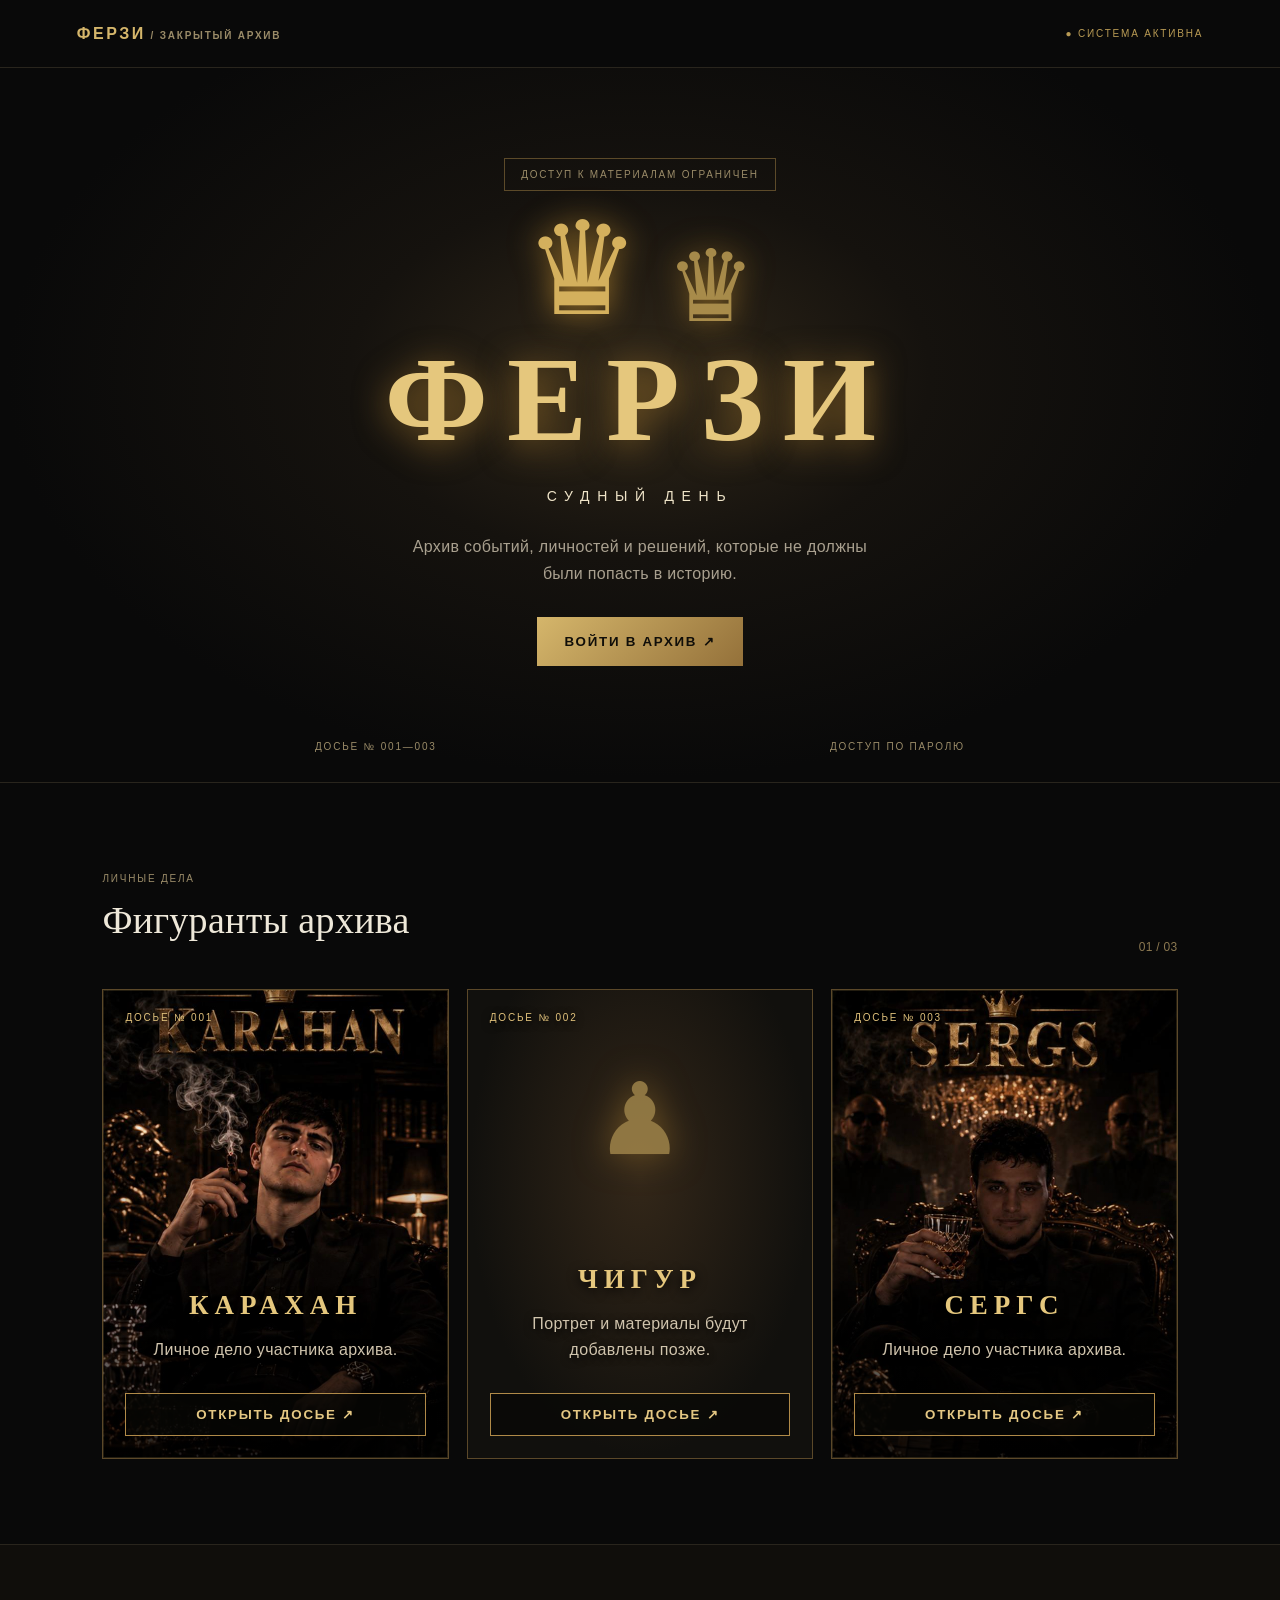
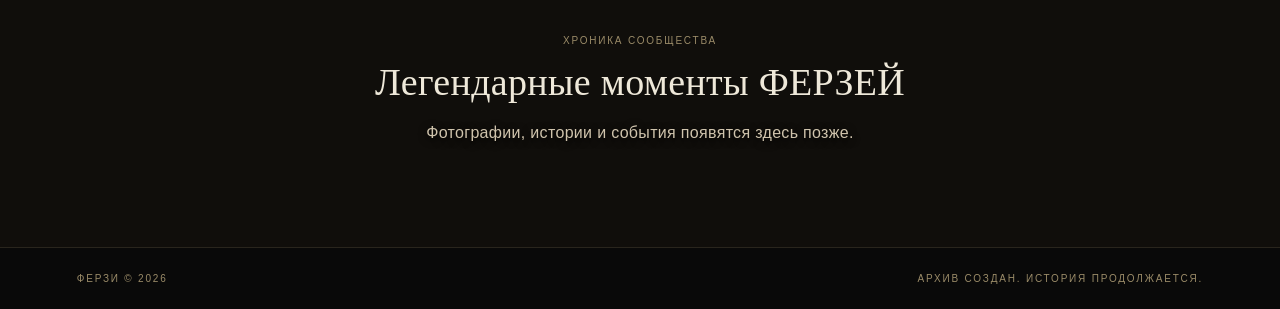
==== index.html @ b6394b58 "Fix character portrait paths for deployment" ====
<!doctype html>
<html lang="ru">
<head>
<meta charset="utf-8"><meta name="viewport" content="width=device-width, initial-scale=1">
<meta name="theme-color" content="#090909">
<title>ФЕРЗИ — Судный День</title><link rel="stylesheet" href="styles.css">
</head>
<body>
<header class="top"><a class="brand" href="#">ФЕРЗИ<span> / ЗАКРЫТЫЙ АРХИВ</span></a><span class="status">● СИСТЕМА АКТИВНА</span></header>
<main>
<section class="hero">
  <div class="eyebrow">ДОСТУП К МАТЕРИАЛАМ ОГРАНИЧЕН</div>
  <div class="queens" aria-hidden="true"><span>♛</span><span>♛</span></div>
  <h1>ФЕРЗИ</h1><p class="subtitle">СУДНЫЙ ДЕНЬ</p>
  <p class="intro">Архив событий, личностей и решений, которые не должны были попасть в историю.</p>
  <button id="enter">ВОЙТИ В АРХИВ <b>↗</b></button>
  <div class="hero-foot"><span>ДОСЬЕ № 001—003</span><span>ДОСТУП ПО ПАРОЛЮ</span></div>
</section>
<section class="section" id="people">
 <div class="section-head"><div><small>ЛИЧНЫЕ ДЕЛА</small><h2>Фигуранты архива</h2></div><span>01 / 03</span></div>
 <div class="cards">
  <article class="person person-photo" style="--portrait:url('karahan.jpg')">
   <div class="num">ДОСЬЕ № 001</div><div class="person-copy"><h3>КАРАХАН</h3><p>Личное дело участника архива.</p><button class="details" data-person="Карахан">ОТКРЫТЬ ДОСЬЕ ↗</button></div>
  </article>
  <article class="person person-pending">
   <div class="num">ДОСЬЕ № 002</div><div class="pending-mark">♟</div><div class="person-copy"><h3>ЧИГУР</h3><p>Портрет и материалы будут добавлены позже.</p><button class="details" data-person="Чигур">ОТКРЫТЬ ДОСЬЕ ↗</button></div>
  </article>
  <article class="person person-photo" style="--portrait:url('sergs.jpg')">
   <div class="num">ДОСЬЕ № 003</div><div class="person-copy"><h3>СЕРГС</h3><p>Личное дело участника архива.</p><button class="details" data-person="Сергс">ОТКРЫТЬ ДОСЬЕ ↗</button></div>
  </article>
 </div>
</section>
<section class="section archive"><small>ХРОНИКА СООБЩЕСТВА</small><h2>Легендарные моменты ФЕРЗЕЙ</h2><p>Фотографии, истории и события появятся здесь позже.</p></section>
<footer>ФЕРЗИ © 2026 <span>АРХИВ СОЗДАН. ИСТОРИЯ ПРОДОЛЖАЕТСЯ.</span></footer>
</main>
<div class="modal" id="modal"><div class="dialog"><button class="close" id="close">×</button><small>ПРОВЕРКА ПОЛНОМОЧИЙ</small><h2>Вход в архив</h2><p>Введите общий пароль для доступа к материалам.</p><input id="password" type="password" placeholder="Пароль"><p class="hint" id="hint">Демонстрационный пароль: FERZI-DEMO</p><button id="login">ПОДТВЕРДИТЬ ДОСТУП</button></div></div>
<script src="script.js"></script>
</body></html>
---- styles.css ----
*{box-sizing:border-box}html{scroll-behavior:smooth}body{margin:0;background:#090909;color:#eee8d9;font-family:Arial,Helvetica,sans-serif;letter-spacing:.02em}.top{height:68px;border-bottom:1px solid #29251d;display:flex;align-items:center;justify-content:space-between;padding:0 6vw}.brand{color:#d5b66b;text-decoration:none;font-weight:800;letter-spacing:.16em}.brand span,.status,small,.eyebrow,.hero-foot,.num,footer{font-size:10px;letter-spacing:.18em;color:#9a8b68}.status{color:#b89a54}.hero{min-height:650px;padding:90px 20px 30px;text-align:center;display:flex;align-items:center;flex-direction:column;justify-content:center;background:radial-gradient(ellipse at 50% 43%,#302719 0,#15120e 32%,#090909 70%);position:relative;overflow:hidden}.eyebrow{border:1px solid #5c4a29;padding:10px 16px}.queens{height:155px;display:flex;align-items:center;gap:25px;color:#d4b05d;text-shadow:0 0 30px #a77b2c}.queens span:first-child{font-size:130px}.queens span:last-child{font-size:100px;opacity:.75;margin-top:35px}h1{font: bold clamp(58px,12vw,120px)/.9 Georgia,serif;letter-spacing:.16em;margin:0 0 20px;color:#e5c77d;text-shadow:0 5px 35px #7e5d25}.subtitle{letter-spacing:.55em;color:#f0e5c9;font-size:14px}.intro{max-width:470px;color:#a9a08f;line-height:1.7;margin:15px auto 30px}button{background:linear-gradient(135deg,#d5b66b,#94713a);border:0;color:#100e09;padding:17px 28px;font-weight:bold;letter-spacing:.13em;cursor:pointer}button:hover{filter:brightness(1.15)}.hero-foot{width:min(650px,90%);display:flex;justify-content:space-between;margin-top:75px}.section{padding:85px 8vw;border-top:1px solid #29251d}.section-head{display:flex;justify-content:space-between;align-items:end;margin-bottom:35px}.section h2{font:38px Georgia,serif;margin:12px 0}.section-head>span{color:#8c7951;font-size:12px}.cards{display:grid;grid-template-columns:repeat(3,1fr);gap:18px}.person{position:relative;isolation:isolate;overflow:hidden;border:1px solid #5b4829;background:linear-gradient(160deg,#17140f,#0d0d0c);padding:22px;min-height:470px;display:flex;flex-direction:column;justify-content:space-between}.person-photo{background-image:linear-gradient(180deg,rgba(0,0,0,.22) 0%,rgba(0,0,0,.03) 35%,rgba(0,0,0,.88) 100%),var(--portrait);background-size:cover;background-position:center 25%}.person-photo:after{content:"";position:absolute;inset:0;border:1px solid rgba(218,180,103,.16);pointer-events:none;z-index:-1}.person .num{position:relative;z-index:1;color:#e0c17b;text-shadow:0 2px 8px #000}.person-copy{position:relative;z-index:1;margin-top:auto;text-align:center}.person h3{font: bold 27px Georgia,serif;text-align:center;letter-spacing:.22em;color:#e5c77d;text-shadow:0 3px 12px #000;margin:12px 0}.person p,.archive p{color:#d0c4ad;line-height:1.6;text-align:center;text-shadow:0 2px 8px #000}.details{width:100%;margin-top:15px;background:rgba(8,7,5,.72);border:1px solid #b08a48;color:#e4c783;padding:13px}.person-pending{background:radial-gradient(ellipse at 50% 40%,#332719,#11100d 70%);justify-content:space-between}.pending-mark{font-size:100px;text-align:center;color:#b99a55;opacity:.7;text-shadow:0 0 35px #8a672b;margin:auto 0}.archive{text-align:center;background:#100e0b}footer{padding:25px 6vw;display:flex;justify-content:space-between;border-top:1px solid #29251d}.modal{display:none;position:fixed;inset:0;background:#000d;align-items:center;justify-content:center;padding:18px;z-index:5}.modal.show{display:flex}.dialog{position:relative;width:min(420px,100%);padding:35px;background:#15130f;border:1px solid #80683b;text-align:center}.dialog h2{font:32px Georgia,serif}.dialog p{color:#aaa08e;line-height:1.5}.dialog input{width:100%;padding:14px;margin:15px 0;background:#080808;border:1px solid #55472d;color:white}.dialog #login{width:100%}.close{position:absolute;right:10px;top:10px;background:transparent;color:#d8c28e;padding:5px 12px;font-size:24px}.hint{font-size:11px!important}@media(max-width:700px){.top{padding:0 18px}.brand span{display:none}.status{font-size:8px}.hero{min-height:590px;padding-top:65px}.queens{height:130px}.queens span:first-child{font-size:105px}.queens span:last-child{font-size:80px}.hero-foot{margin-top:55px;font-size:8px}.section{padding:60px 20px}.section h2{font-size:30px}.cards{grid-template-columns:1fr}.person{min-height:440px}footer{gap:12px;flex-direction:column;text-align:center;font-size:9px}}
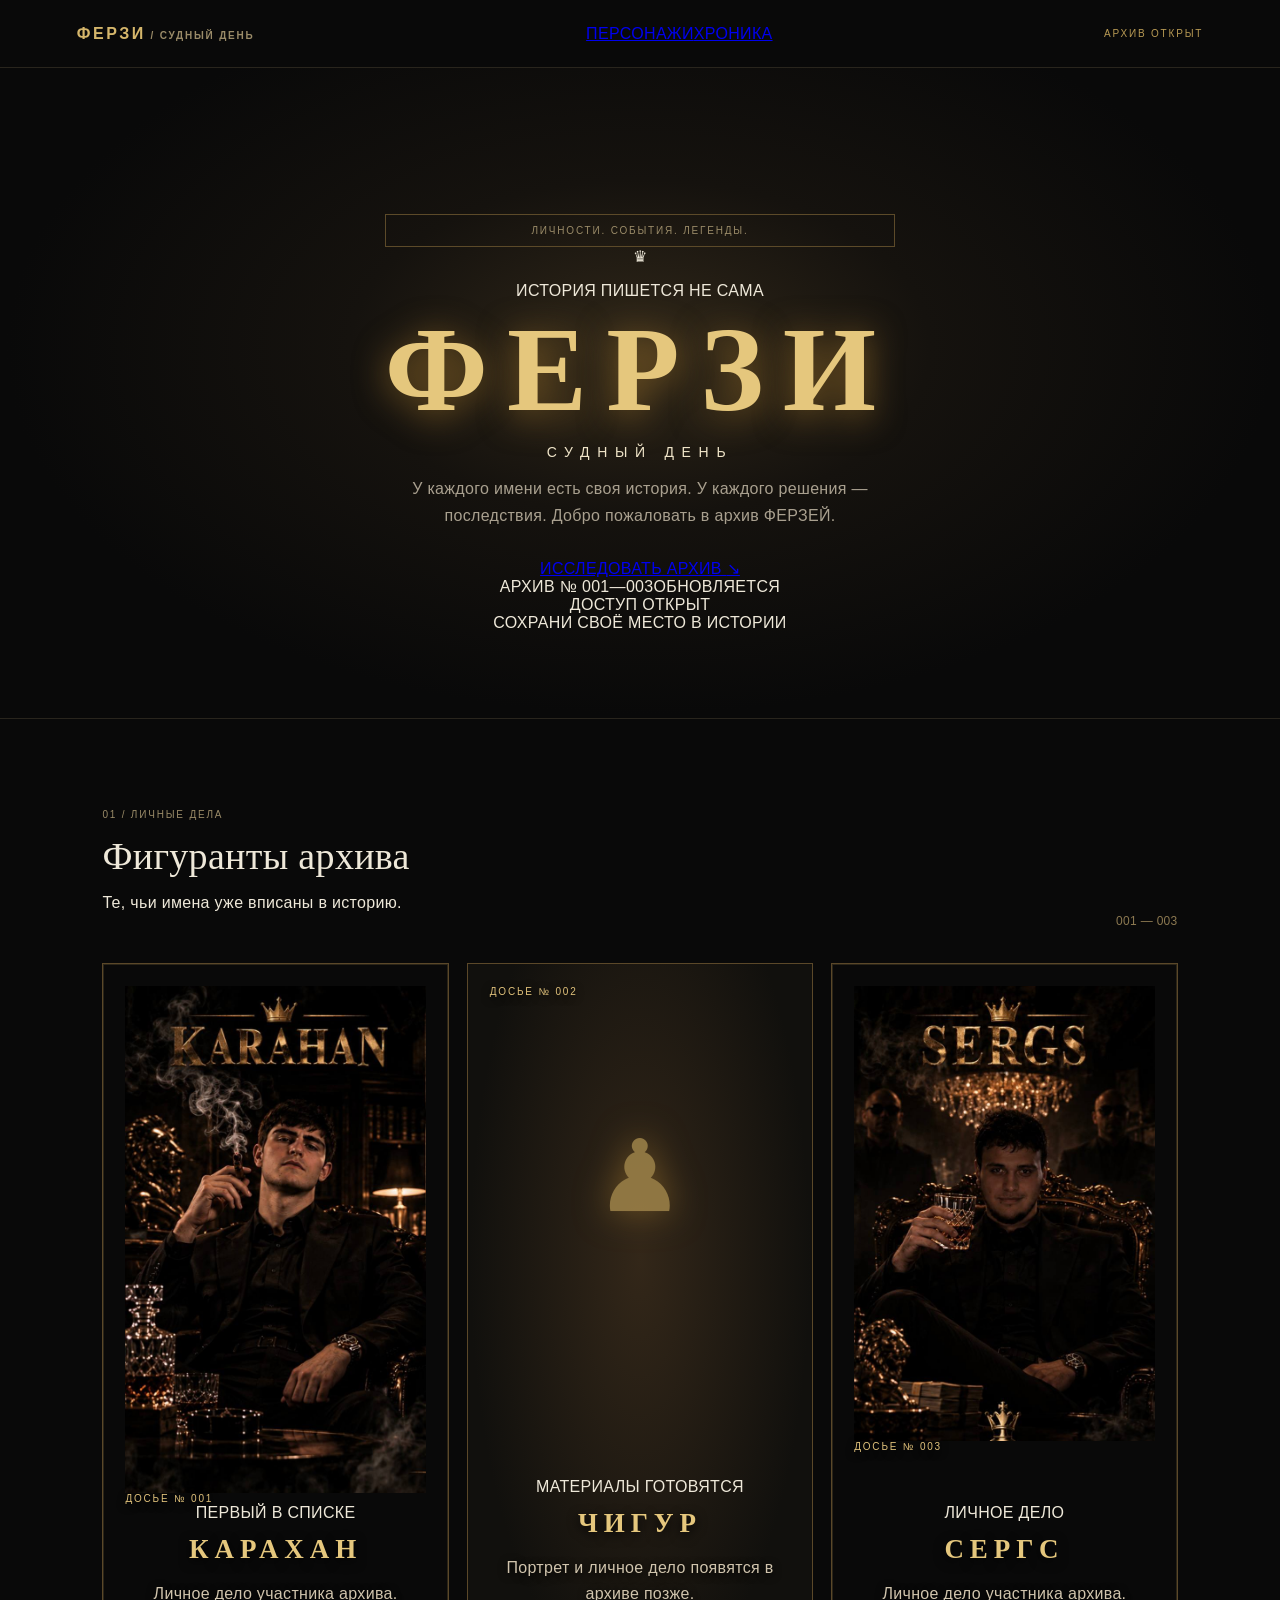
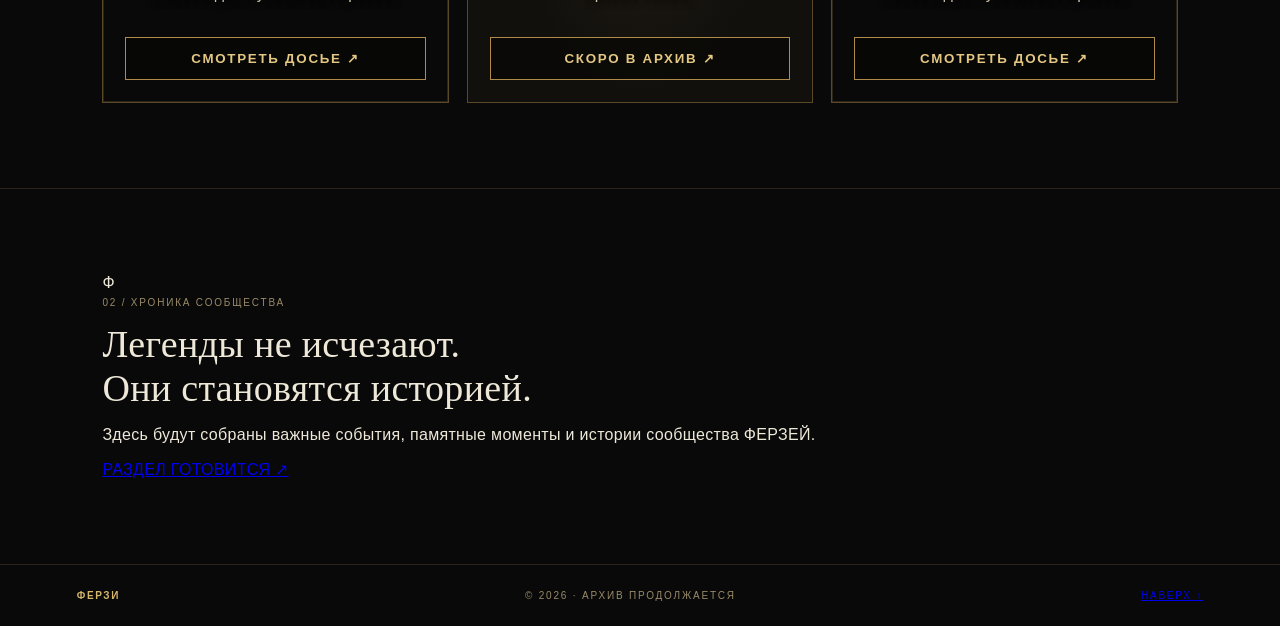
==== commit a3b7cbe5: "Redesign homepage and remove password gate" ====
--- a/index.html
+++ b/index.html
@@ -1,38 +1,57 @@
 <!doctype html>
 <html lang="ru">
 <head>
-<meta charset="utf-8"><meta name="viewport" content="width=device-width, initial-scale=1">
+<meta charset="utf-8">
+<meta name="viewport" content="width=device-width, initial-scale=1">
 <meta name="theme-color" content="#090909">
-<title>ФЕРЗИ — Судный День</title><link rel="stylesheet" href="styles.css">
+<meta name="description" content="ФЕРЗИ — Судный день. Архив персонажей, событий и истории сообщества.">
+<title>ФЕРЗИ — Судный день</title>
+<link rel="stylesheet" href="/styles.css">
 </head>
 <body>
-<header class="top"><a class="brand" href="#">ФЕРЗИ<span> / ЗАКРЫТЫЙ АРХИВ</span></a><span class="status">● СИСТЕМА АКТИВНА</span></header>
+<header class="top">
+  <a class="brand" href="#home" aria-label="ФЕРЗИ — на главную">ФЕРЗИ<span> / СУДНЫЙ ДЕНЬ</span></a>
+  <nav class="nav"><a href="#people">ПЕРСОНАЖИ</a><a href="#chronicle">ХРОНИКА</a></nav>
+  <span class="status"><i></i> АРХИВ ОТКРЫТ</span>
+</header>
 <main>
-<section class="hero">
-  <div class="eyebrow">ДОСТУП К МАТЕРИАЛАМ ОГРАНИЧЕН</div>
-  <div class="queens" aria-hidden="true"><span>♛</span><span>♛</span></div>
-  <h1>ФЕРЗИ</h1><p class="subtitle">СУДНЫЙ ДЕНЬ</p>
-  <p class="intro">Архив событий, личностей и решений, которые не должны были попасть в историю.</p>
-  <button id="enter">ВОЙТИ В АРХИВ <b>↗</b></button>
-  <div class="hero-foot"><span>ДОСЬЕ № 001—003</span><span>ДОСТУП ПО ПАРОЛЮ</span></div>
+<section class="hero" id="home">
+  <div class="hero-grain"></div>
+  <div class="hero-content">
+    <div class="eyebrow"><span></span> ЛИЧНОСТИ. СОБЫТИЯ. ЛЕГЕНДЫ.</div>
+    <div class="crown" aria-hidden="true">♛</div>
+    <p class="hero-kicker">ИСТОРИЯ ПИШЕТСЯ НЕ САМА</p>
+    <h1>ФЕРЗИ</h1>
+    <p class="subtitle">СУДНЫЙ ДЕНЬ</p>
+    <p class="intro">У каждого имени есть своя история. У каждого решения — последствия. Добро пожаловать в архив ФЕРЗЕЙ.</p>
+    <a class="primary-cta" href="#people">ИССЛЕДОВАТЬ АРХИВ <span>↘</span></a>
+    <div class="hero-meta"><span>АРХИВ № 001—003</span><span>ОБНОВЛЯЕТСЯ</span></div>
+  </div>
+  <div class="hero-side left">ДОСТУП ОТКРЫТ</div><div class="hero-side right">СОХРАНИ СВОЁ МЕСТО В ИСТОРИИ</div>
 </section>
-<section class="section" id="people">
- <div class="section-head"><div><small>ЛИЧНЫЕ ДЕЛА</small><h2>Фигуранты архива</h2></div><span>01 / 03</span></div>
+<section class="section people" id="people">
+ <div class="section-head"><div><small>01 / ЛИЧНЫЕ ДЕЛА</small><h2>Фигуранты архива</h2><p>Те, чьи имена уже вписаны в историю.</p></div><span class="section-index">001 — 003</span></div>
  <div class="cards">
-  <article class="person person-photo" style="--portrait:url('karahan.jpg')">
-   <div class="num">ДОСЬЕ № 001</div><div class="person-copy"><h3>КАРАХАН</h3><p>Личное дело участника архива.</p><button class="details" data-person="Карахан">ОТКРЫТЬ ДОСЬЕ ↗</button></div>
+  <article class="person person-photo">
+   <img class="portrait" src="/karahan.jpg" alt="Портрет Карахана" loading="eager">
+   <div class="card-shade"></div><div class="num">ДОСЬЕ № 001</div>
+   <div class="person-copy"><span class="card-label">ПЕРВЫЙ В СПИСКЕ</span><h3>КАРАХАН</h3><p>Личное дело участника архива.</p><button class="details" data-person="Карахан">СМОТРЕТЬ ДОСЬЕ <span>↗</span></button></div>
   </article>
   <article class="person person-pending">
-   <div class="num">ДОСЬЕ № 002</div><div class="pending-mark">♟</div><div class="person-copy"><h3>ЧИГУР</h3><p>Портрет и материалы будут добавлены позже.</p><button class="details" data-person="Чигур">ОТКРЫТЬ ДОСЬЕ ↗</button></div>
+   <div class="num">ДОСЬЕ № 002</div><div class="pending-mark" aria-hidden="true">♟</div>
+   <div class="person-copy"><span class="card-label">МАТЕРИАЛЫ ГОТОВЯТСЯ</span><h3>ЧИГУР</h3><p>Портрет и личное дело появятся в архиве позже.</p><button class="details" data-person="Чигур">СКОРО В АРХИВ <span>↗</span></button></div>
   </article>
-  <article class="person person-photo" style="--portrait:url('sergs.jpg')">
-   <div class="num">ДОСЬЕ № 003</div><div class="person-copy"><h3>СЕРГС</h3><p>Личное дело участника архива.</p><button class="details" data-person="Сергс">ОТКРЫТЬ ДОСЬЕ ↗</button></div>
+  <article class="person person-photo">
+   <img class="portrait" src="/sergs.jpg" alt="Портрет Сергса" loading="eager">
+   <div class="card-shade"></div><div class="num">ДОСЬЕ № 003</div>
+   <div class="person-copy"><span class="card-label">ЛИЧНОЕ ДЕЛО</span><h3>СЕРГС</h3><p>Личное дело участника архива.</p><button class="details" data-person="Сергс">СМОТРЕТЬ ДОСЬЕ <span>↗</span></button></div>
   </article>
  </div>
 </section>
-<section class="section archive"><small>ХРОНИКА СООБЩЕСТВА</small><h2>Легендарные моменты ФЕРЗЕЙ</h2><p>Фотографии, истории и события появятся здесь позже.</p></section>
-<footer>ФЕРЗИ © 2026 <span>АРХИВ СОЗДАН. ИСТОРИЯ ПРОДОЛЖАЕТСЯ.</span></footer>
+<section class="section chronicle" id="chronicle">
+  <div class="chronicle-mark">Ф</div><div class="chronicle-copy"><small>02 / ХРОНИКА СООБЩЕСТВА</small><h2>Легенды не исчезают.<br>Они становятся историей.</h2><p>Здесь будут собраны важные события, памятные моменты и истории сообщества ФЕРЗЕЙ.</p><a href="mailto:">РАЗДЕЛ ГОТОВИТСЯ <span>↗</span></a></div>
+</section>
 </main>
-<div class="modal" id="modal"><div class="dialog"><button class="close" id="close">×</button><small>ПРОВЕРКА ПОЛНОМОЧИЙ</small><h2>Вход в архив</h2><p>Введите общий пароль для доступа к материалам.</p><input id="password" type="password" placeholder="Пароль"><p class="hint" id="hint">Демонстрационный пароль: FERZI-DEMO</p><button id="login">ПОДТВЕРДИТЬ ДОСТУП</button></div></div>
-<script src="script.js"></script>
+<footer><a class="brand" href="#home">ФЕРЗИ</a><span>© 2026 · АРХИВ ПРОДОЛЖАЕТСЯ</span><a href="#home">НАВЕРХ ↑</a></footer>
+<script src="/script.js"></script>
 </body></html>
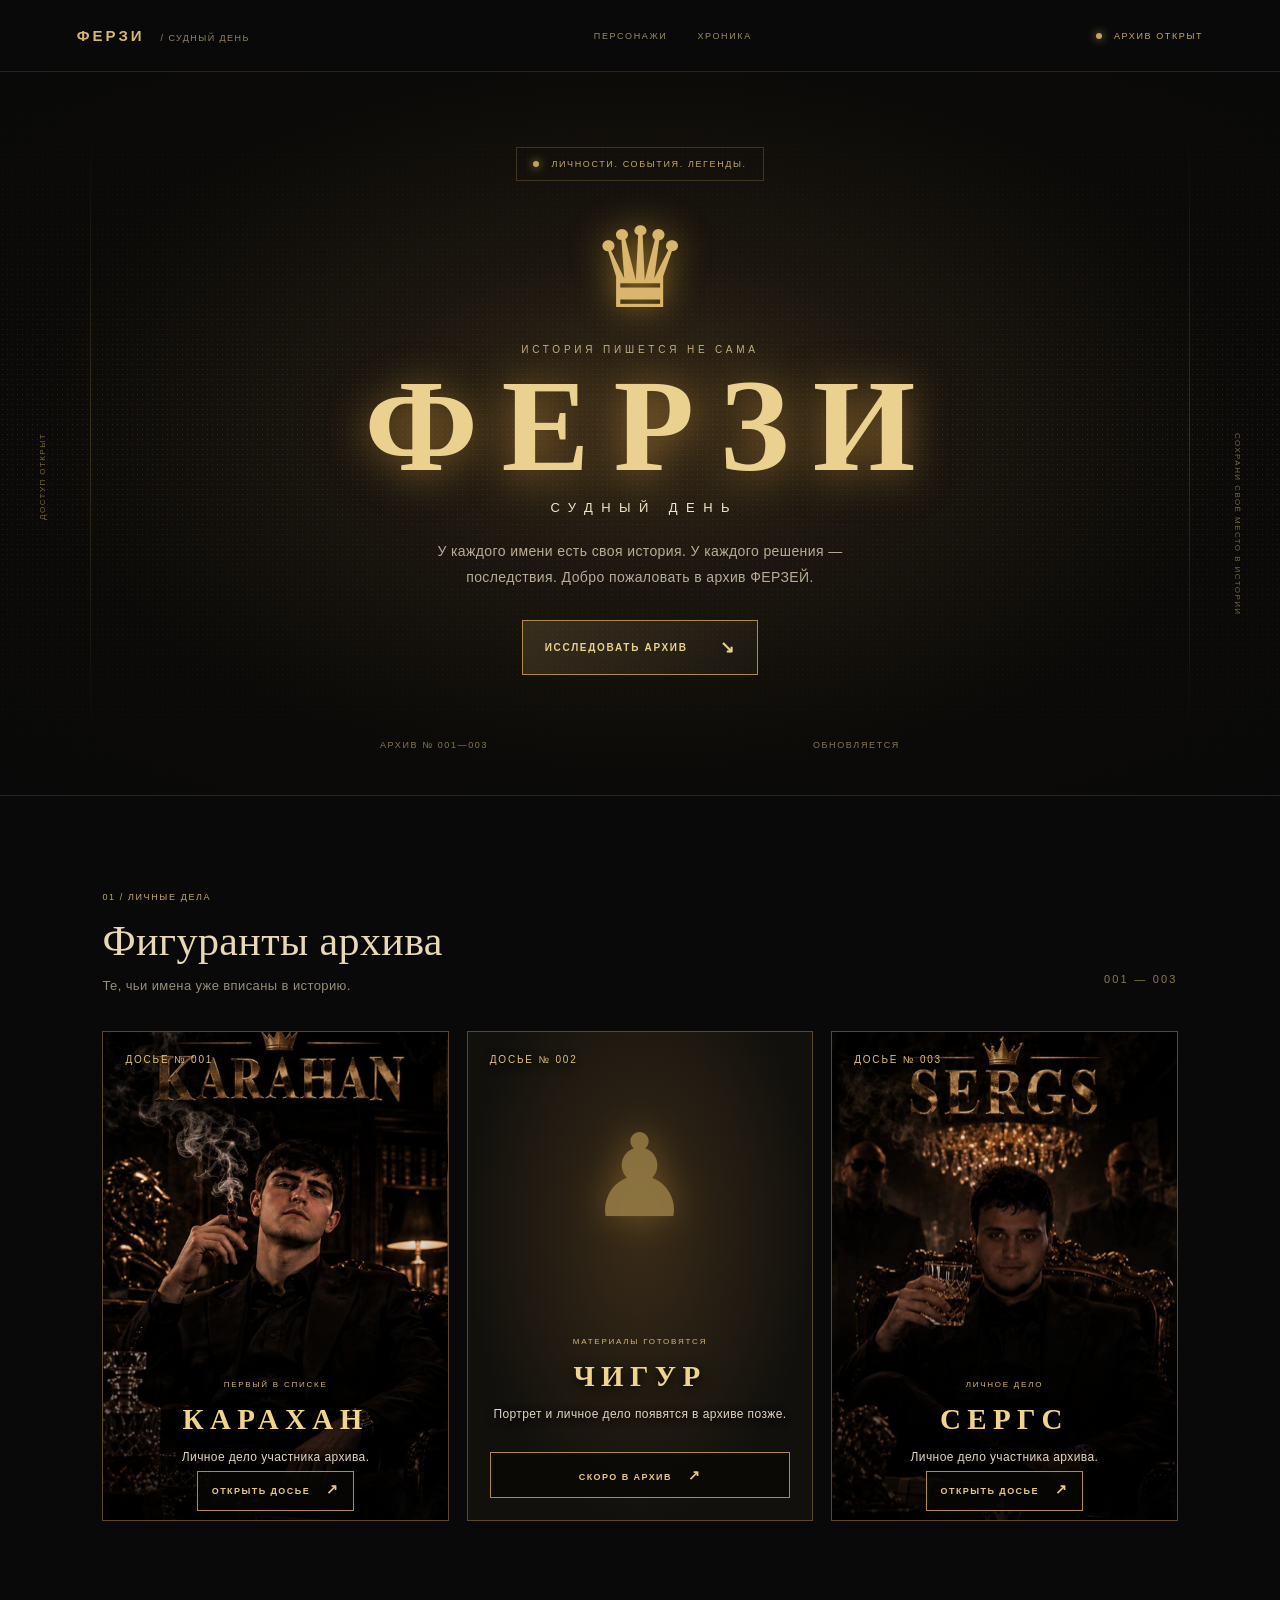
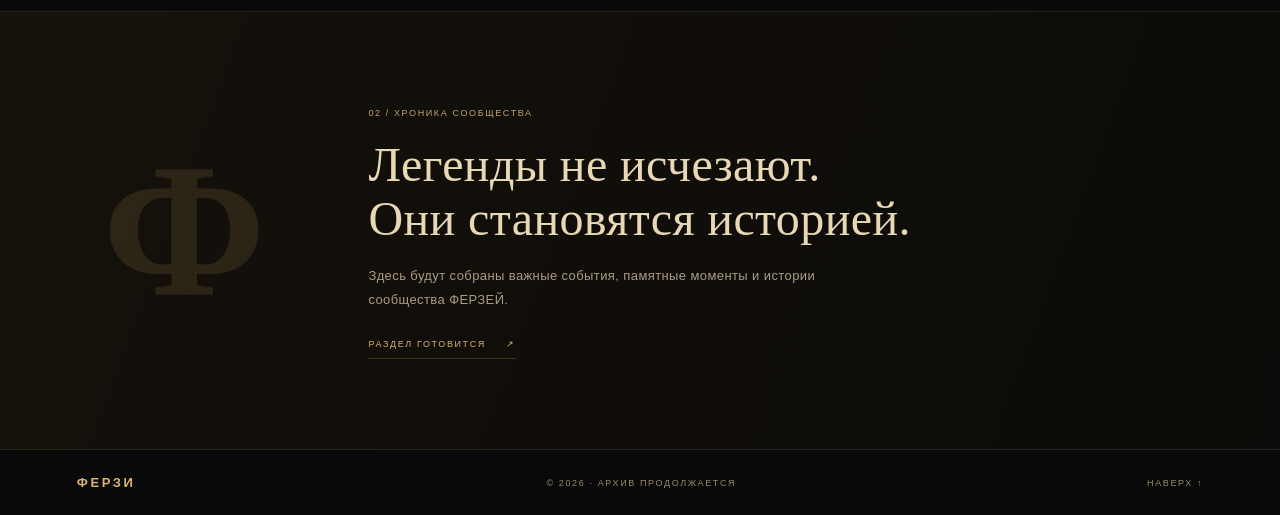
==== commit 6153e4f8: "Link character cards to individual dossiers" ====
--- a/index.html
+++ b/index.html
@@ -35,7 +35,7 @@
   <article class="person person-photo">
    <img class="portrait" src="/karahan.jpg" alt="Портрет Карахана" loading="eager">
    <div class="card-shade"></div><div class="num">ДОСЬЕ № 001</div>
-   <div class="person-copy"><span class="card-label">ПЕРВЫЙ В СПИСКЕ</span><h3>КАРАХАН</h3><p>Личное дело участника архива.</p><button class="details" data-person="Карахан">СМОТРЕТЬ ДОСЬЕ <span>↗</span></button></div>
+   <div class="person-copy"><span class="card-label">ПЕРВЫЙ В СПИСКЕ</span><h3>КАРАХАН</h3><p>Личное дело участника архива.</p><a class="details" href="/karahan.html">ОТКРЫТЬ ДОСЬЕ <span>↗</span></a></div>
   </article>
   <article class="person person-pending">
    <div class="num">ДОСЬЕ № 002</div><div class="pending-mark" aria-hidden="true">♟</div>
@@ -44,7 +44,7 @@
   <article class="person person-photo">
    <img class="portrait" src="/sergs.jpg" alt="Портрет Сергса" loading="eager">
    <div class="card-shade"></div><div class="num">ДОСЬЕ № 003</div>
-   <div class="person-copy"><span class="card-label">ЛИЧНОЕ ДЕЛО</span><h3>СЕРГС</h3><p>Личное дело участника архива.</p><button class="details" data-person="Сергс">СМОТРЕТЬ ДОСЬЕ <span>↗</span></button></div>
+   <div class="person-copy"><span class="card-label">ЛИЧНОЕ ДЕЛО</span><h3>СЕРГС</h3><p>Личное дело участника архива.</p><a class="details" href="/sergs.html">ОТКРЫТЬ ДОСЬЕ <span>↗</span></a></div>
   </article>
  </div>
 </section>
--- a/styles.css
+++ b/styles.css
@@ -1 +1,50 @@
-*{box-sizing:border-box}html{scroll-behavior:smooth}body{margin:0;background:#090909;color:#eee8d9;font-family:Arial,Helvetica,sans-serif;letter-spacing:.02em}.top{height:68px;border-bottom:1px solid #29251d;display:flex;align-items:center;justify-content:space-between;padding:0 6vw}.brand{color:#d5b66b;text-decoration:none;font-weight:800;letter-spacing:.16em}.brand span,.status,small,.eyebrow,.hero-foot,.num,footer{font-size:10px;letter-spacing:.18em;color:#9a8b68}.status{color:#b89a54}.hero{min-height:650px;padding:90px 20px 30px;text-align:center;display:flex;align-items:center;flex-direction:column;justify-content:center;background:radial-gradient(ellipse at 50% 43%,#302719 0,#15120e 32%,#090909 70%);position:relative;overflow:hidden}.eyebrow{border:1px solid #5c4a29;padding:10px 16px}.queens{height:155px;display:flex;align-items:center;gap:25px;color:#d4b05d;text-shadow:0 0 30px #a77b2c}.queens span:first-child{font-size:130px}.queens span:last-child{font-size:100px;opacity:.75;margin-top:35px}h1{font: bold clamp(58px,12vw,120px)/.9 Georgia,serif;letter-spacing:.16em;margin:0 0 20px;color:#e5c77d;text-shadow:0 5px 35px #7e5d25}.subtitle{letter-spacing:.55em;color:#f0e5c9;font-size:14px}.intro{max-width:470px;color:#a9a08f;line-height:1.7;margin:15px auto 30px}button{background:linear-gradient(135deg,#d5b66b,#94713a);border:0;color:#100e09;padding:17px 28px;font-weight:bold;letter-spacing:.13em;cursor:pointer}button:hover{filter:brightness(1.15)}.hero-foot{width:min(650px,90%);display:flex;justify-content:space-between;margin-top:75px}.section{padding:85px 8vw;border-top:1px solid #29251d}.section-head{display:flex;justify-content:space-between;align-items:end;margin-bottom:35px}.section h2{font:38px Georgia,serif;margin:12px 0}.section-head>span{color:#8c7951;font-size:12px}.cards{display:grid;grid-template-columns:repeat(3,1fr);gap:18px}.person{position:relative;isolation:isolate;overflow:hidden;border:1px solid #5b4829;background:linear-gradient(160deg,#17140f,#0d0d0c);padding:22px;min-height:470px;display:flex;flex-direction:column;justify-content:space-between}.person-photo{background-image:linear-gradient(180deg,rgba(0,0,0,.22) 0%,rgba(0,0,0,.03) 35%,rgba(0,0,0,.88) 100%),var(--portrait);background-size:cover;background-position:center 25%}.person-photo:after{content:"";position:absolute;inset:0;border:1px solid rgba(218,180,103,.16);pointer-events:none;z-index:-1}.person .num{position:relative;z-index:1;color:#e0c17b;text-shadow:0 2px 8px #000}.person-copy{position:relative;z-index:1;margin-top:auto;text-align:center}.person h3{font: bold 27px Georgia,serif;text-align:center;letter-spacing:.22em;color:#e5c77d;text-shadow:0 3px 12px #000;margin:12px 0}.person p,.archive p{color:#d0c4ad;line-height:1.6;text-align:center;text-shadow:0 2px 8px #000}.details{width:100%;margin-top:15px;background:rgba(8,7,5,.72);border:1px solid #b08a48;color:#e4c783;padding:13px}.person-pending{background:radial-gradient(ellipse at 50% 40%,#332719,#11100d 70%);justify-content:space-between}.pending-mark{font-size:100px;text-align:center;color:#b99a55;opacity:.7;text-shadow:0 0 35px #8a672b;margin:auto 0}.archive{text-align:center;background:#100e0b}footer{padding:25px 6vw;display:flex;justify-content:space-between;border-top:1px solid #29251d}.modal{display:none;position:fixed;inset:0;background:#000d;align-items:center;justify-content:center;padding:18px;z-index:5}.modal.show{display:flex}.dialog{position:relative;width:min(420px,100%);padding:35px;background:#15130f;border:1px solid #80683b;text-align:center}.dialog h2{font:32px Georgia,serif}.dialog p{color:#aaa08e;line-height:1.5}.dialog input{width:100%;padding:14px;margin:15px 0;background:#080808;border:1px solid #55472d;color:white}.dialog #login{width:100%}.close{position:absolute;right:10px;top:10px;background:transparent;color:#d8c28e;padding:5px 12px;font-size:24px}.hint{font-size:11px!important}@media(max-width:700px){.top{padding:0 18px}.brand span{display:none}.status{font-size:8px}.hero{min-height:590px;padding-top:65px}.queens{height:130px}.queens span:first-child{font-size:105px}.queens span:last-child{font-size:80px}.hero-foot{margin-top:55px;font-size:8px}.section{padding:60px 20px}.section h2{font-size:30px}.cards{grid-template-columns:1fr}.person{min-height:440px}footer{gap:12px;flex-direction:column;text-align:center;font-size:9px}}+:root{--gold:#d8b66d;--gold-light:#f0d99d;--muted:#a99d85;--line:rgba(216,182,109,.22);--bg:#090909}
+*{box-sizing:border-box}
+html{scroll-behavior:smooth;scroll-padding-top:84px}
+body{margin:0;background:var(--bg);color:#eee8d9;font-family:Arial,Helvetica,sans-serif;letter-spacing:.025em}
+a{color:inherit;text-decoration:none}
+.top{height:72px;border-bottom:1px solid #29251d;display:flex;align-items:center;justify-content:space-between;padding:0 6vw;background:#090909;position:relative;z-index:3}
+.brand{color:var(--gold);font-weight:900;letter-spacing:.2em;font-size:15px}
+.brand span{font-size:9px;color:#938365;font-weight:500;letter-spacing:.16em;margin-left:12px}
+.nav{display:flex;gap:30px}.nav a,.status,small,.eyebrow,.hero-meta,.hero-side,footer{font-size:9px;letter-spacing:.18em;color:#9a8b68}
+.nav a{transition:color .2s}.nav a:hover,footer a:hover{color:var(--gold-light)}
+.status{color:#c5a765}.status i,.eyebrow span{display:inline-block;width:6px;height:6px;border-radius:50%;background:#c4a35e;margin-right:8px;box-shadow:0 0 10px #c4a35e}
+.hero{min-height:690px;position:relative;overflow:hidden;display:flex;align-items:center;justify-content:center;text-align:center;padding:75px 22px 45px;background:radial-gradient(ellipse at 50% 48%,#382b19 0,#1b160f 30%,#0b0a08 67%,#090909 100%)}
+.hero:before,.hero:after{content:"";position:absolute;top:8%;bottom:8%;width:1px;background:linear-gradient(transparent,var(--line),transparent)}
+.hero:before{left:7%}.hero:after{right:7%}
+.hero-grain{position:absolute;inset:0;opacity:.15;background-image:radial-gradient(#d8b66d .6px,transparent .6px);background-size:5px 5px;mask-image:linear-gradient(transparent,#000,transparent)}
+.hero-content{position:relative;z-index:1;max-width:720px}
+.eyebrow{display:inline-block;border:1px solid var(--line);padding:11px 16px;color:#c0a66f}
+.crown{font-size:112px;line-height:1.35;color:var(--gold);text-shadow:0 0 35px #a77b2c;margin:12px 0 0}
+.hero-kicker{font-size:10px;letter-spacing:.38em;color:#c2ae84;margin:0 0 15px}
+h1{font:bold clamp(68px,13vw,132px)/.85 Georgia,serif;letter-spacing:.18em;margin:0 0 18px;padding-left:.18em;color:#ead18f;text-shadow:0 5px 42px #8d672b}
+.subtitle{font-size:13px;letter-spacing:.65em;color:#f0e5c9;margin:0;padding-left:.65em}
+.intro{max-width:490px;margin:24px auto 30px;color:#b9ad96;line-height:1.8;font-size:14px}
+.primary-cta{display:inline-flex;align-items:center;gap:32px;padding:16px 22px;border:1px solid #b08a48;background:linear-gradient(120deg,rgba(216,182,109,.17),rgba(216,182,109,.04));color:#ead18f;font-size:10px;font-weight:bold;letter-spacing:.17em;transition:.2s}
+.primary-cta:hover{background:rgba(216,182,109,.25);transform:translateY(-2px)}.primary-cta span{font-size:17px}
+.hero-meta{display:flex;justify-content:space-between;max-width:520px;margin:65px auto 0;color:#867653}
+.hero-side{position:absolute;top:50%;writing-mode:vertical-rl;color:#786744;font-size:8px}.hero-side.left{left:3%;transform:rotate(180deg)}.hero-side.right{right:3%}
+.section{padding:90px 8vw;border-top:1px solid #29251d}
+.section-head{display:flex;justify-content:space-between;align-items:end;margin-bottom:38px}
+.section-head small,.chronicle small{color:#c2a66a}.section h2{font:42px/1.1 Georgia,serif;margin:14px 0;color:#e8d8b4}.section-head p{color:#978d7a;font-size:13px;margin:0}.section-index{font-size:11px;color:#8c7951;letter-spacing:.2em;padding-bottom:8px}
+.cards{display:grid;grid-template-columns:repeat(3,minmax(0,1fr));gap:18px}
+.person{position:relative;isolation:isolate;overflow:hidden;border:1px solid #5b4829;background:linear-gradient(160deg,#211a10,#0d0d0c);padding:22px;min-height:490px;display:flex;flex-direction:column;justify-content:space-between}
+.person-photo{background:#15110b}
+.portrait{position:absolute;inset:0;width:100%;height:100%;object-fit:cover;object-position:center 25%;z-index:-2;transition:transform .6s ease}
+.person-photo:hover .portrait{transform:scale(1.045)}
+.card-shade{position:absolute;inset:0;z-index:-1;background:linear-gradient(180deg,rgba(0,0,0,.28) 0%,rgba(0,0,0,.02) 36%,rgba(0,0,0,.9) 100%)}
+.person .num{position:relative;z-index:1;color:#e0c17b;text-shadow:0 2px 8px #000;font-size:10px;letter-spacing:.18em}
+.person-copy{position:relative;z-index:1;margin-top:auto;text-align:center}
+.card-label{font-size:8px;letter-spacing:.22em;color:#d3b875}
+.person h3{font:bold 29px Georgia,serif;text-align:center;letter-spacing:.22em;color:#f0d48b;text-shadow:0 3px 12px #000;margin:12px 0}
+.person p{color:#e0d5c1;line-height:1.65;text-align:center;text-shadow:0 2px 8px #000;font-size:12px}
+.details{width:100%;margin-top:15px;background:rgba(8,7,5,.78);border:1px solid #b08a48;color:#e4c783;padding:14px;font-size:9px;letter-spacing:.16em;font-weight:bold;cursor:pointer}
+.details span{margin-left:12px;font-size:14px}.details:hover{background:rgba(176,138,72,.28)}
+.person-pending{background:radial-gradient(ellipse at 50% 40%,#3a2b18,#11100d 72%);justify-content:space-between}
+.pending-mark{font-size:115px;text-align:center;color:#b99a55;opacity:.65;text-shadow:0 0 35px #8a672b;margin:auto 0}
+.chronicle{display:flex;align-items:center;gap:8vw;background:linear-gradient(110deg,#15110b,#0c0b09)}
+.chronicle-mark{font:bold 190px Georgia,serif;color:rgba(216,182,109,.13);line-height:1}
+.chronicle-copy{max-width:600px}.chronicle h2{font:clamp(30px,5vw,48px)/1.13 Georgia,serif;margin:18px 0}.chronicle p{color:#a99d85;line-height:1.8;font-size:13px;max-width:490px}.chronicle-copy>a{display:inline-block;margin-top:15px;color:#d8b66d;font-size:9px;letter-spacing:.18em;border-bottom:1px solid var(--line);padding-bottom:9px}.chronicle-copy>a span{margin-left:16px}
+footer{padding:25px 6vw;display:flex;justify-content:space-between;align-items:center;border-top:1px solid #29251d}footer .brand{font-size:13px}
+@media(max-width:760px){.top{padding:0 18px;height:64px}.brand span{display:none}.nav{gap:14px}.nav a{font-size:8px}.status{display:none}.hero{min-height:630px;padding-top:65px}.crown{font-size:92px}.hero:before{left:4%}.hero:after{right:4%}.hero-side{display:none}.hero-meta{margin-top:50px;font-size:8px}.section{padding:65px 20px}.section h2{font-size:34px}.cards{grid-template-columns:1fr}.person{min-height:460px}.chronicle{gap:20px}.chronicle-mark{font-size:100px}footer{gap:14px;flex-wrap:wrap;font-size:8px}}
+@media(max-width:420px){.nav{gap:10px}.nav a{font-size:7px}.eyebrow{font-size:8px}.hero-kicker{letter-spacing:.22em}.subtitle{letter-spacing:.42em}.chronicle-mark{display:none}}
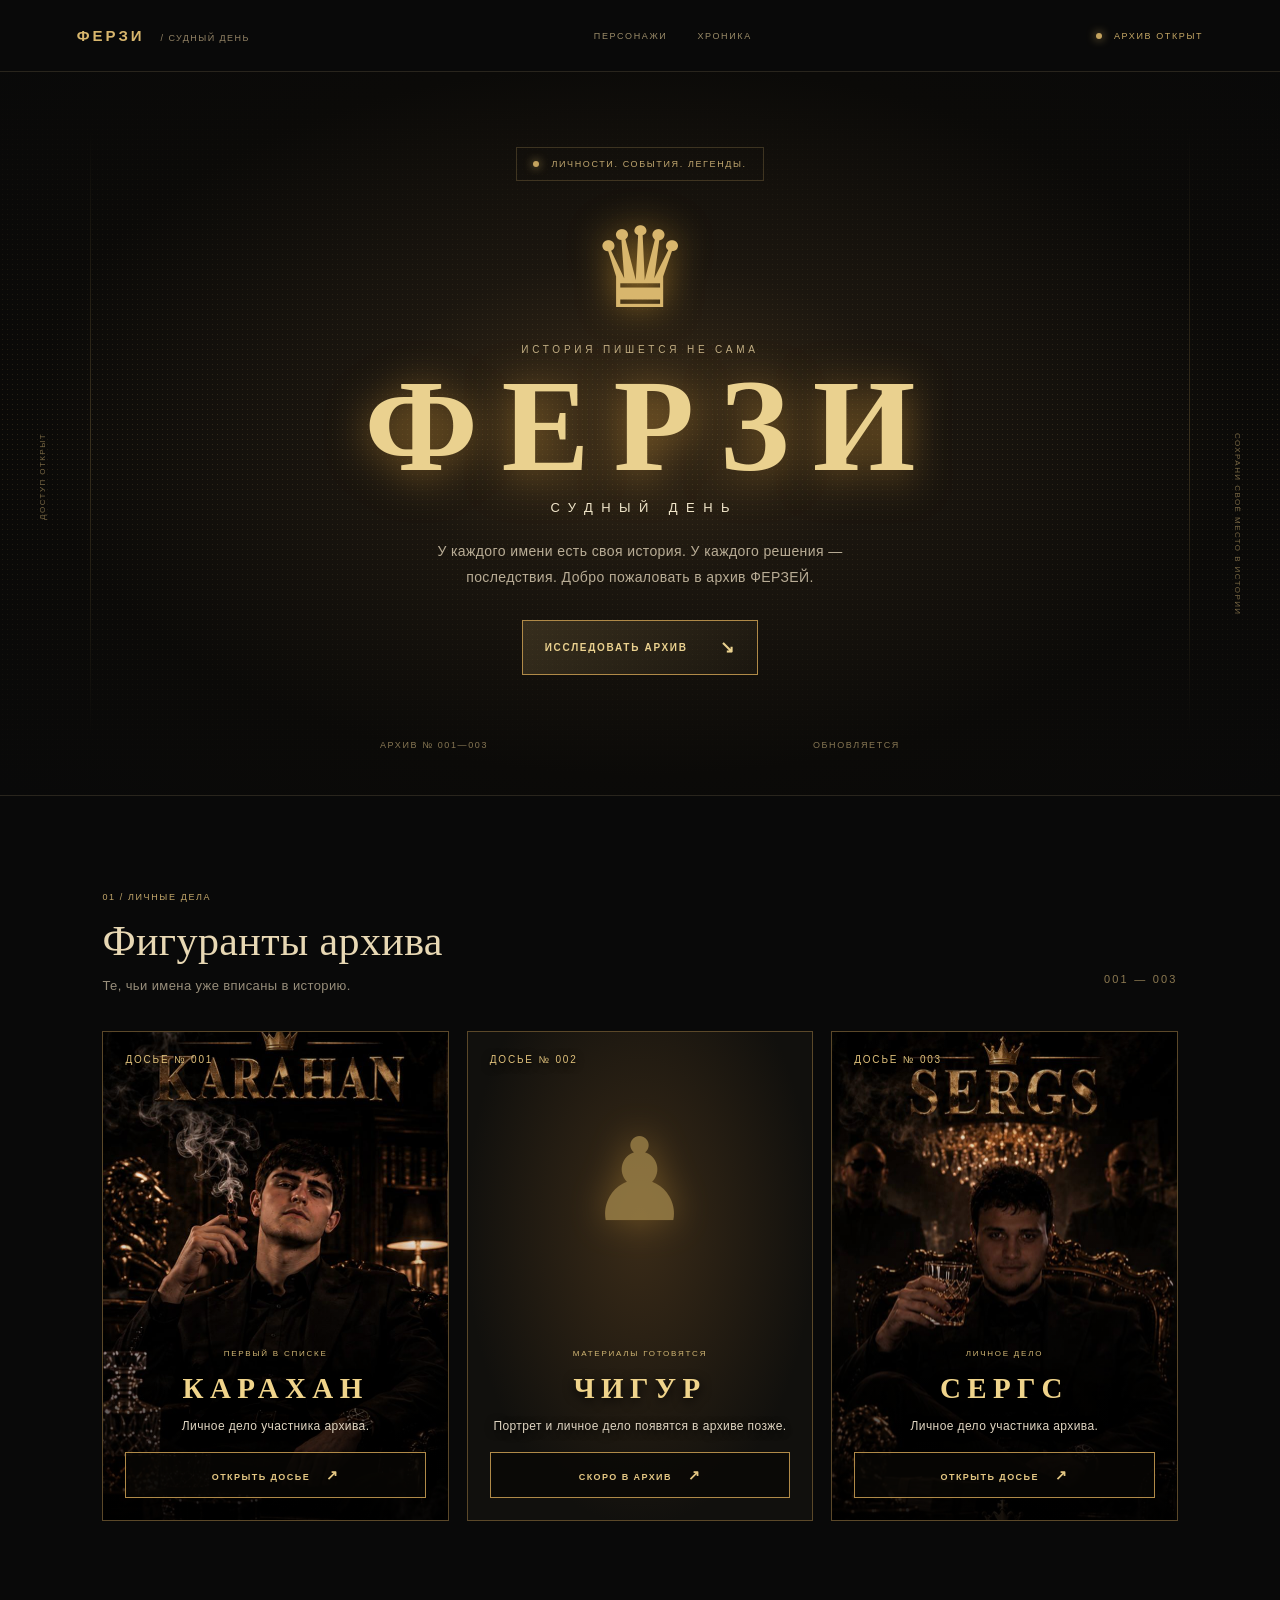
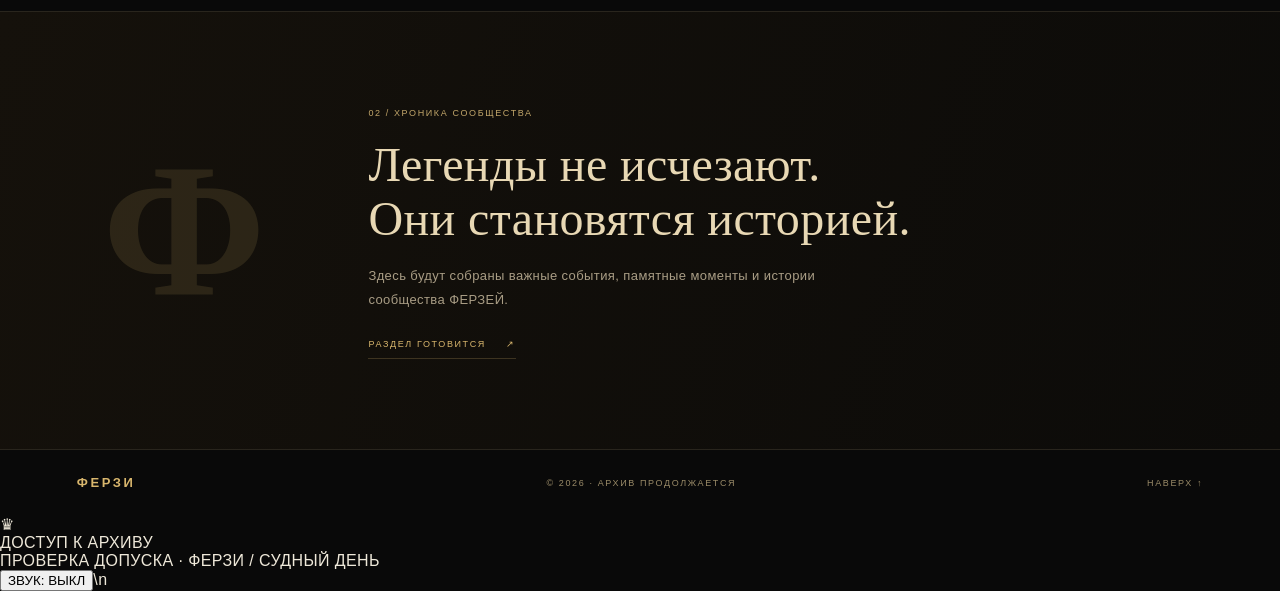
==== commit 94c72d89: "Enable archive effects on index.html" ====
--- a/index.html
+++ b/index.html
@@ -54,4 +54,4 @@
 </main>
 <footer><a class="brand" href="#home">ФЕРЗИ</a><span>© 2026 · АРХИВ ПРОДОЛЖАЕТСЯ</span><a href="#home">НАВЕРХ ↑</a></footer>
 <script src="/script.js"></script>
-</body></html>+<script src="/archive-effects.js"></script>\n</body></html>
--- a/styles.css
+++ b/styles.css
@@ -38,7 +38,7 @@
 .card-label{font-size:8px;letter-spacing:.22em;color:#d3b875}
 .person h3{font:bold 29px Georgia,serif;text-align:center;letter-spacing:.22em;color:#f0d48b;text-shadow:0 3px 12px #000;margin:12px 0}
 .person p{color:#e0d5c1;line-height:1.65;text-align:center;text-shadow:0 2px 8px #000;font-size:12px}
-.details{width:100%;margin-top:15px;background:rgba(8,7,5,.78);border:1px solid #b08a48;color:#e4c783;padding:14px;font-size:9px;letter-spacing:.16em;font-weight:bold;cursor:pointer}
+.details{display:block;text-align:center;text-decoration:none;width:100%;margin-top:15px;background:rgba(8,7,5,.78);border:1px solid #b08a48;color:#e4c783;padding:14px;font-size:9px;letter-spacing:.16em;font-weight:bold;cursor:pointer}
 .details span{margin-left:12px;font-size:14px}.details:hover{background:rgba(176,138,72,.28)}
 .person-pending{background:radial-gradient(ellipse at 50% 40%,#3a2b18,#11100d 72%);justify-content:space-between}
 .pending-mark{font-size:115px;text-align:center;color:#b99a55;opacity:.65;text-shadow:0 0 35px #8a672b;margin:auto 0}
@@ -48,3 +48,4 @@
 footer{padding:25px 6vw;display:flex;justify-content:space-between;align-items:center;border-top:1px solid #29251d}footer .brand{font-size:13px}
 @media(max-width:760px){.top{padding:0 18px;height:64px}.brand span{display:none}.nav{gap:14px}.nav a{font-size:8px}.status{display:none}.hero{min-height:630px;padding-top:65px}.crown{font-size:92px}.hero:before{left:4%}.hero:after{right:4%}.hero-side{display:none}.hero-meta{margin-top:50px;font-size:8px}.section{padding:65px 20px}.section h2{font-size:34px}.cards{grid-template-columns:1fr}.person{min-height:460px}.chronicle{gap:20px}.chronicle-mark{font-size:100px}footer{gap:14px;flex-wrap:wrap;font-size:8px}}
 @media(max-width:420px){.nav{gap:10px}.nav a{font-size:7px}.eyebrow{font-size:8px}.hero-kicker{letter-spacing:.22em}.subtitle{letter-spacing:.42em}.chronicle-mark{display:none}}
+\n@import url("/archive-effects.css");\n
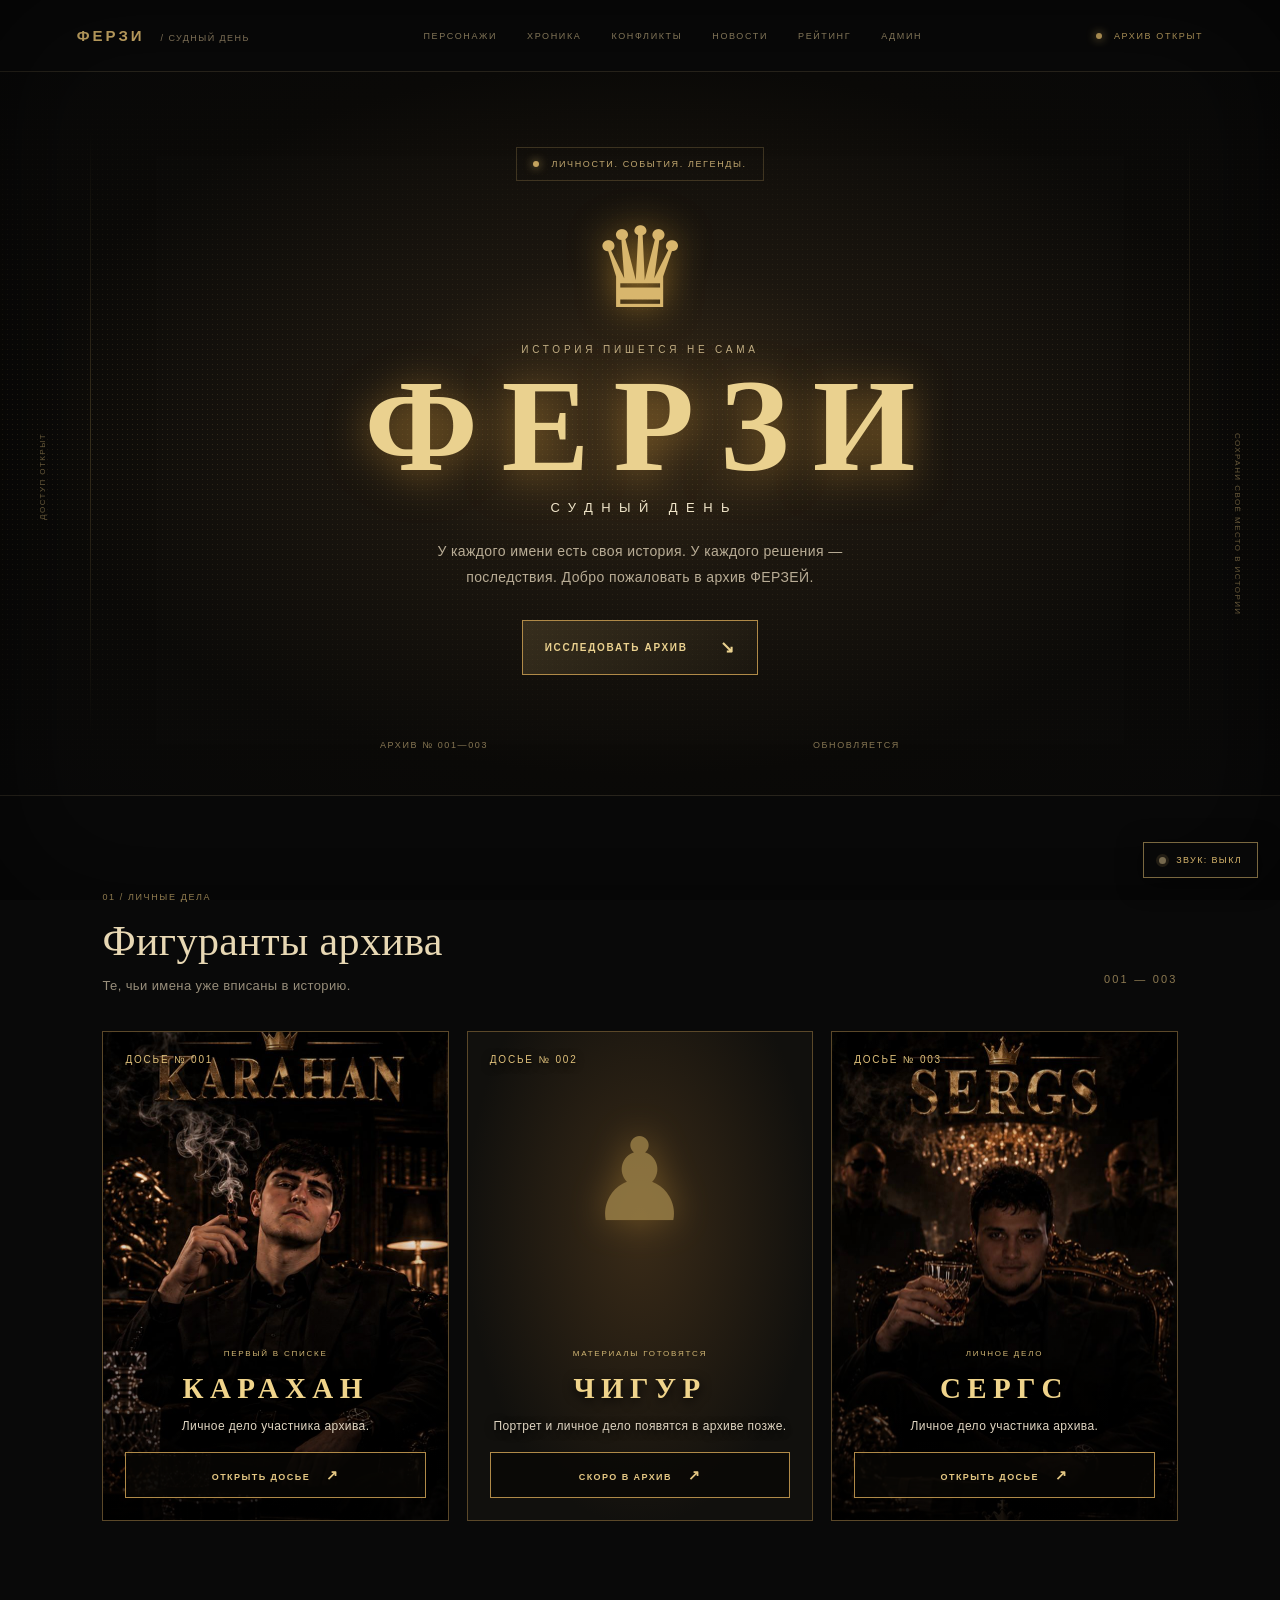
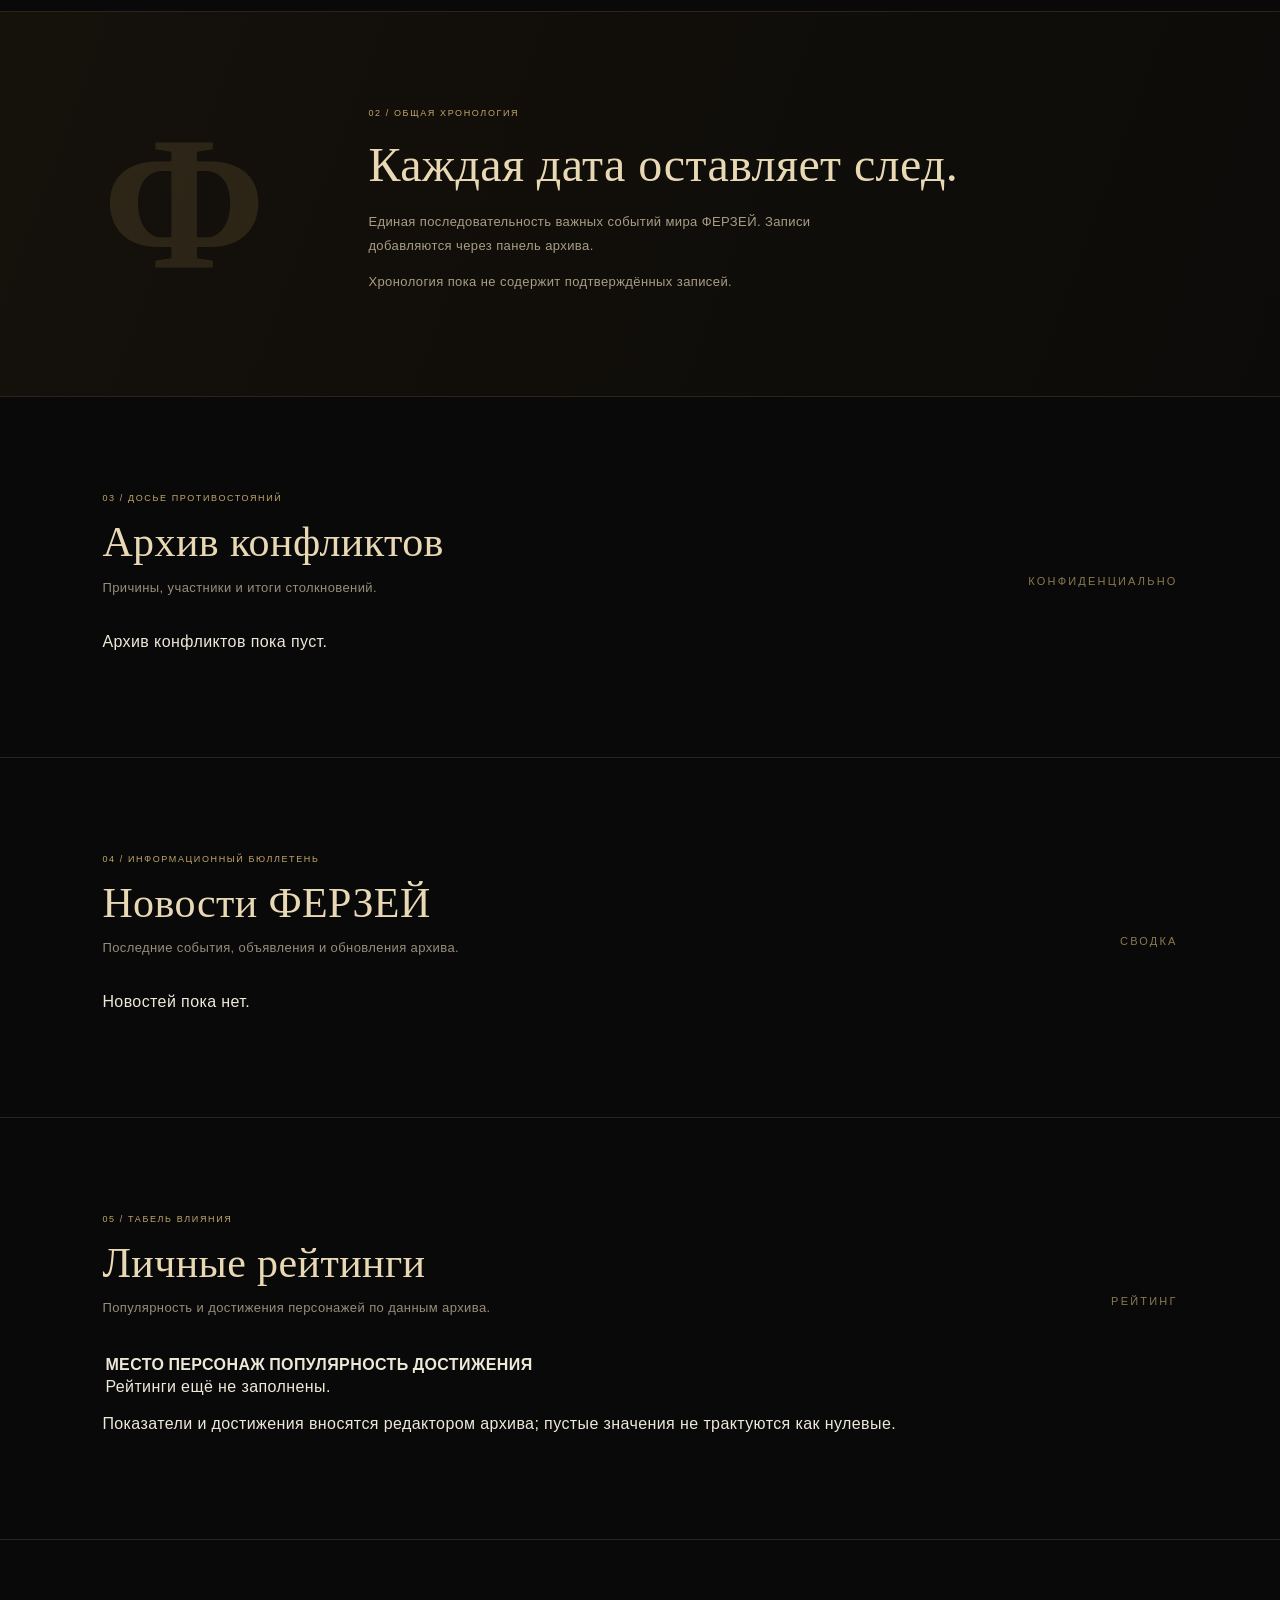
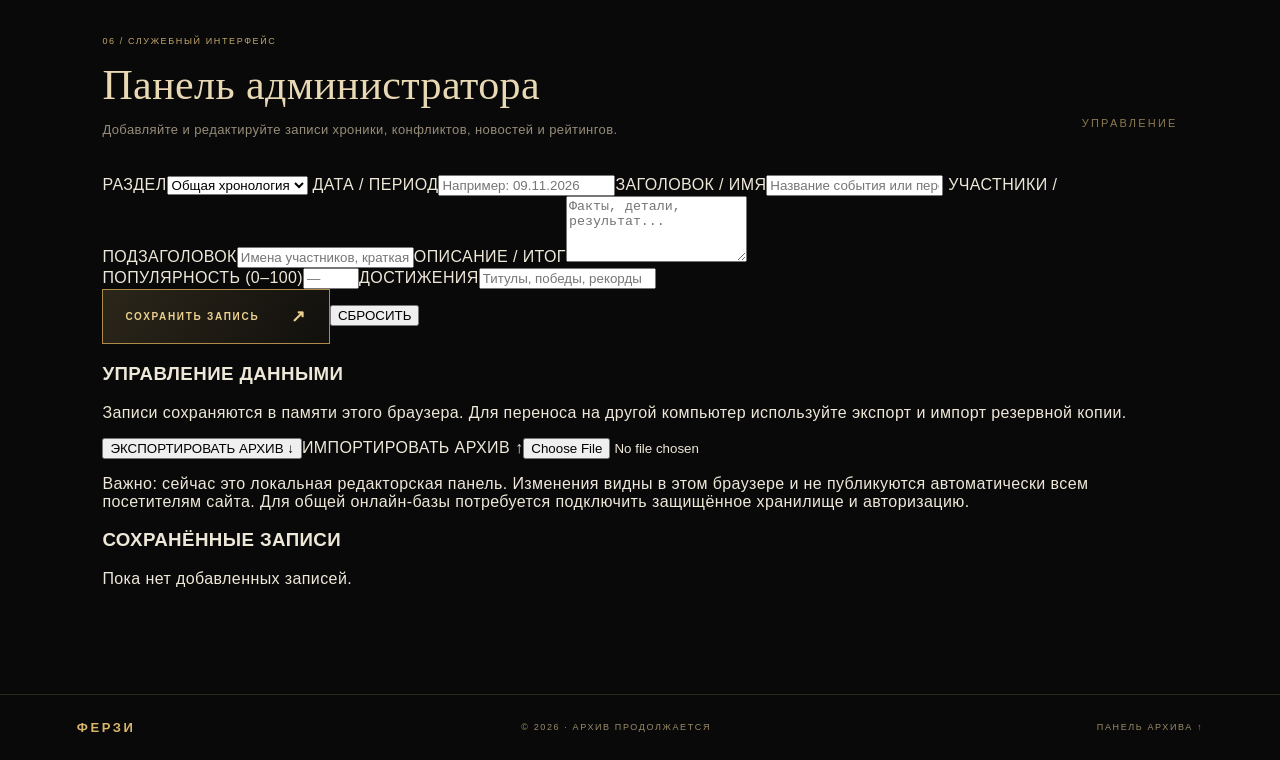
==== commit a9b4e374: "Add chronology, conflicts, news, ratings and archive admin panel" ====
--- a/index.html
+++ b/index.html
@@ -1,57 +1,27 @@
 <!doctype html>
-<html lang="ru">
-<head>
-<meta charset="utf-8">
-<meta name="viewport" content="width=device-width, initial-scale=1">
-<meta name="theme-color" content="#090909">
-<meta name="description" content="ФЕРЗИ — Судный день. Архив персонажей, событий и истории сообщества.">
-<title>ФЕРЗИ — Судный день</title>
-<link rel="stylesheet" href="/styles.css">
-</head>
+<html lang="ru"><head><meta charset="utf-8"><meta name="viewport" content="width=device-width, initial-scale=1"><meta name="theme-color" content="#090909"><meta name="description" content="ФЕРЗИ — Судный день. Архив персонажей, событий и истории сообщества."><title>ФЕРЗИ — Судный день</title><link rel="stylesheet" href="/styles.css"></head>
 <body>
-<header class="top">
-  <a class="brand" href="#home" aria-label="ФЕРЗИ — на главную">ФЕРЗИ<span> / СУДНЫЙ ДЕНЬ</span></a>
-  <nav class="nav"><a href="#people">ПЕРСОНАЖИ</a><a href="#chronicle">ХРОНИКА</a></nav>
-  <span class="status"><i></i> АРХИВ ОТКРЫТ</span>
-</header>
+<header class="top"><a class="brand" href="#home">ФЕРЗИ<span> / СУДНЫЙ ДЕНЬ</span></a><nav class="nav"><a href="#people">ПЕРСОНАЖИ</a><a href="#chronicle">ХРОНИКА</a><a href="#conflicts">КОНФЛИКТЫ</a><a href="#news">НОВОСТИ</a><a href="#ratings">РЕЙТИНГ</a><a href="#admin">АДМИН</a></nav><span class="status"><i></i> АРХИВ ОТКРЫТ</span></header>
 <main>
-<section class="hero" id="home">
-  <div class="hero-grain"></div>
-  <div class="hero-content">
-    <div class="eyebrow"><span></span> ЛИЧНОСТИ. СОБЫТИЯ. ЛЕГЕНДЫ.</div>
-    <div class="crown" aria-hidden="true">♛</div>
-    <p class="hero-kicker">ИСТОРИЯ ПИШЕТСЯ НЕ САМА</p>
-    <h1>ФЕРЗИ</h1>
-    <p class="subtitle">СУДНЫЙ ДЕНЬ</p>
-    <p class="intro">У каждого имени есть своя история. У каждого решения — последствия. Добро пожаловать в архив ФЕРЗЕЙ.</p>
-    <a class="primary-cta" href="#people">ИССЛЕДОВАТЬ АРХИВ <span>↘</span></a>
-    <div class="hero-meta"><span>АРХИВ № 001—003</span><span>ОБНОВЛЯЕТСЯ</span></div>
-  </div>
-  <div class="hero-side left">ДОСТУП ОТКРЫТ</div><div class="hero-side right">СОХРАНИ СВОЁ МЕСТО В ИСТОРИИ</div>
-</section>
-<section class="section people" id="people">
- <div class="section-head"><div><small>01 / ЛИЧНЫЕ ДЕЛА</small><h2>Фигуранты архива</h2><p>Те, чьи имена уже вписаны в историю.</p></div><span class="section-index">001 — 003</span></div>
- <div class="cards">
-  <article class="person person-photo">
-   <img class="portrait" src="/karahan.jpg" alt="Портрет Карахана" loading="eager">
-   <div class="card-shade"></div><div class="num">ДОСЬЕ № 001</div>
-   <div class="person-copy"><span class="card-label">ПЕРВЫЙ В СПИСКЕ</span><h3>КАРАХАН</h3><p>Личное дело участника архива.</p><a class="details" href="/karahan.html">ОТКРЫТЬ ДОСЬЕ <span>↗</span></a></div>
-  </article>
-  <article class="person person-pending">
-   <div class="num">ДОСЬЕ № 002</div><div class="pending-mark" aria-hidden="true">♟</div>
-   <div class="person-copy"><span class="card-label">МАТЕРИАЛЫ ГОТОВЯТСЯ</span><h3>ЧИГУР</h3><p>Портрет и личное дело появятся в архиве позже.</p><button class="details" data-person="Чигур">СКОРО В АРХИВ <span>↗</span></button></div>
-  </article>
-  <article class="person person-photo">
-   <img class="portrait" src="/sergs.jpg" alt="Портрет Сергса" loading="eager">
-   <div class="card-shade"></div><div class="num">ДОСЬЕ № 003</div>
-   <div class="person-copy"><span class="card-label">ЛИЧНОЕ ДЕЛО</span><h3>СЕРГС</h3><p>Личное дело участника архива.</p><a class="details" href="/sergs.html">ОТКРЫТЬ ДОСЬЕ <span>↗</span></a></div>
-  </article>
- </div>
-</section>
-<section class="section chronicle" id="chronicle">
-  <div class="chronicle-mark">Ф</div><div class="chronicle-copy"><small>02 / ХРОНИКА СООБЩЕСТВА</small><h2>Легенды не исчезают.<br>Они становятся историей.</h2><p>Здесь будут собраны важные события, памятные моменты и истории сообщества ФЕРЗЕЙ.</p><a href="mailto:">РАЗДЕЛ ГОТОВИТСЯ <span>↗</span></a></div>
-</section>
-</main>
-<footer><a class="brand" href="#home">ФЕРЗИ</a><span>© 2026 · АРХИВ ПРОДОЛЖАЕТСЯ</span><a href="#home">НАВЕРХ ↑</a></footer>
-<script src="/script.js"></script>
-<script src="/archive-effects.js"></script>\n</body></html>+<section class="hero" id="home"><div class="hero-grain"></div><div class="hero-content"><div class="eyebrow"><span></span> ЛИЧНОСТИ. СОБЫТИЯ. ЛЕГЕНДЫ.</div><div class="crown" aria-hidden="true">♛</div><p class="hero-kicker">ИСТОРИЯ ПИШЕТСЯ НЕ САМА</p><h1>ФЕРЗИ</h1><p class="subtitle">СУДНЫЙ ДЕНЬ</p><p class="intro">У каждого имени есть своя история. У каждого решения — последствия. Добро пожаловать в архив ФЕРЗЕЙ.</p><a class="primary-cta" href="#people">ИССЛЕДОВАТЬ АРХИВ <span>↘</span></a><div class="hero-meta"><span>АРХИВ № 001—003</span><span>ОБНОВЛЯЕТСЯ</span></div></div><div class="hero-side left">ДОСТУП ОТКРЫТ</div><div class="hero-side right">СОХРАНИ СВОЁ МЕСТО В ИСТОРИИ</div></section>
+<section class="section people" id="people"><div class="section-head"><div><small>01 / ЛИЧНЫЕ ДЕЛА</small><h2>Фигуранты архива</h2><p>Те, чьи имена уже вписаны в историю.</p></div><span class="section-index">001 — 003</span></div><div class="cards">
+<article class="person person-photo"><img class="portrait" src="/karahan.jpg" alt="Портрет Карахана" loading="eager"><div class="card-shade"></div><div class="num">ДОСЬЕ № 001</div><div class="person-copy"><span class="card-label">ПЕРВЫЙ В СПИСКЕ</span><h3>КАРАХАН</h3><p>Личное дело участника архива.</p><a class="details" href="/karahan.html">ОТКРЫТЬ ДОСЬЕ <span>↗</span></a></div></article>
+<article class="person person-pending"><div class="num">ДОСЬЕ № 002</div><div class="pending-mark" aria-hidden="true">♟</div><div class="person-copy"><span class="card-label">МАТЕРИАЛЫ ГОТОВЯТСЯ</span><h3>ЧИГУР</h3><p>Портрет и личное дело появятся в архиве позже.</p><button class="details" data-person="Чигур">СКОРО В АРХИВ <span>↗</span></button></div></article>
+<article class="person person-photo"><img class="portrait" src="/sergs.jpg" alt="Портрет Сергса" loading="eager"><div class="card-shade"></div><div class="num">ДОСЬЕ № 003</div><div class="person-copy"><span class="card-label">ЛИЧНОЕ ДЕЛО</span><h3>СЕРГС</h3><p>Личное дело участника архива.</p><a class="details" href="/sergs.html">ОТКРЫТЬ ДОСЬЕ <span>↗</span></a></div></article>
+</div></section>
+<section class="section chronicle" id="chronicle"><div class="chronicle-mark">Ф</div><div class="chronicle-copy"><small>02 / ОБЩАЯ ХРОНОЛОГИЯ</small><h2>Каждая дата оставляет след.</h2><p>Единая последовательность важных событий мира ФЕРЗЕЙ. Записи добавляются через панель архива.</p><div class="archive-list" id="timeline-list"><p class="empty-state">Хронология пока не содержит подтверждённых записей.</p></div></div></section>
+<section class="section archive-section" id="conflicts"><div class="section-head"><div><small>03 / ДОСЬЕ ПРОТИВОСТОЯНИЙ</small><h2>Архив конфликтов</h2><p>Причины, участники и итоги столкновений.</p></div><span class="section-index">КОНФИДЕНЦИАЛЬНО</span></div><div class="record-grid" id="conflicts-list"><p class="empty-state">Архив конфликтов пока пуст.</p></div></section>
+<section class="section archive-section news-section" id="news"><div class="section-head"><div><small>04 / ИНФОРМАЦИОННЫЙ БЮЛЛЕТЕНЬ</small><h2>Новости ФЕРЗЕЙ</h2><p>Последние события, объявления и обновления архива.</p></div><span class="section-index">СВОДКА</span></div><div class="record-grid" id="news-list"><p class="empty-state">Новостей пока нет.</p></div></section>
+<section class="section archive-section" id="ratings"><div class="section-head"><div><small>05 / ТАБЕЛЬ ВЛИЯНИЯ</small><h2>Личные рейтинги</h2><p>Популярность и достижения персонажей по данным архива.</p></div><span class="section-index">РЕЙТИНГ</span></div><div class="rating-table-wrap"><table class="rating-table"><thead><tr><th>МЕСТО</th><th>ПЕРСОНАЖ</th><th>ПОПУЛЯРНОСТЬ</th><th>ДОСТИЖЕНИЯ</th></tr></thead><tbody id="ratings-list"><tr><td colspan="4" class="empty-state">Рейтинги ещё не заполнены.</td></tr></tbody></table></div><p class="rating-note">Показатели и достижения вносятся редактором архива; пустые значения не трактуются как нулевые.</p></section>
+<section class="section admin-section" id="admin"><div class="section-head"><div><small>06 / СЛУЖЕБНЫЙ ИНТЕРФЕЙС</small><h2>Панель администратора</h2><p>Добавляйте и редактируйте записи хроники, конфликтов, новостей и рейтингов.</p></div><span class="section-index">УПРАВЛЕНИЕ</span></div>
+<div class="admin-layout"><form id="archive-form" class="admin-form"><input type="hidden" id="record-id">
+<label>РАЗДЕЛ<select id="record-type"><option value="timeline">Общая хронология</option><option value="conflict">Архив конфликтов</option><option value="news">Новости ФЕРЗЕЙ</option><option value="rating">Личные рейтинги</option></select></label>
+<label>ДАТА / ПЕРИОД<input id="record-date" type="text" placeholder="Например: 09.11.2026"></label><label>ЗАГОЛОВОК / ИМЯ<input id="record-title" type="text" required maxlength="100" placeholder="Название события или персонаж"></label>
+<label>УЧАСТНИКИ / ПОДЗАГОЛОВОК<input id="record-people" type="text" maxlength="160" placeholder="Имена участников, краткая пометка"></label><label>ОПИСАНИЕ / ИТОГ<textarea id="record-description" rows="4" maxlength="1200" placeholder="Факты, детали, результат..."></textarea></label>
+<div class="rating-fields"><label>ПОПУЛЯРНОСТЬ (0–100)<input id="record-score" type="number" min="0" max="100" placeholder="—"></label><label>ДОСТИЖЕНИЯ<input id="record-achievements" type="text" maxlength="180" placeholder="Титулы, победы, рекорды"></label></div>
+<div class="admin-actions"><button class="primary-cta" type="submit">СОХРАНИТЬ ЗАПИСЬ <span>↗</span></button><button class="text-action" type="button" id="cancel-edit">СБРОСИТЬ</button></div><p class="admin-feedback" id="admin-feedback" aria-live="polite"></p></form>
+<aside class="admin-tools"><h3>УПРАВЛЕНИЕ ДАННЫМИ</h3><p>Записи сохраняются в памяти этого браузера. Для переноса на другой компьютер используйте экспорт и импорт резервной копии.</p><button type="button" class="tool-button" id="export-data">ЭКСПОРТИРОВАТЬ АРХИВ ↓</button><label class="tool-button import-button">ИМПОРТИРОВАТЬ АРХИВ ↑<input type="file" id="import-data" accept="application/json"></label><p class="storage-warning">Важно: сейчас это локальная редакторская панель. Изменения видны в этом браузере и не публикуются автоматически всем посетителям сайта. Для общей онлайн-базы потребуется подключить защищённое хранилище и авторизацию.</p></aside></div>
+<div class="admin-records"><h3>СОХРАНЁННЫЕ ЗАПИСИ</h3><div id="admin-record-list"><p class="empty-state">Пока нет добавленных записей.</p></div></div></section>
+</main><footer><a class="brand" href="#home">ФЕРЗИ</a><span>© 2026 · АРХИВ ПРОДОЛЖАЕТСЯ</span><a href="#admin">ПАНЕЛЬ АРХИВА ↑</a></footer>
+<script src="/script.js"></script><script src="/archive-effects.js"></script><script src="/archive-management.js"></script>
+</body></html>
--- a/styles.css
+++ b/styles.css
@@ -48,4 +48,35 @@
 footer{padding:25px 6vw;display:flex;justify-content:space-between;align-items:center;border-top:1px solid #29251d}footer .brand{font-size:13px}
 @media(max-width:760px){.top{padding:0 18px;height:64px}.brand span{display:none}.nav{gap:14px}.nav a{font-size:8px}.status{display:none}.hero{min-height:630px;padding-top:65px}.crown{font-size:92px}.hero:before{left:4%}.hero:after{right:4%}.hero-side{display:none}.hero-meta{margin-top:50px;font-size:8px}.section{padding:65px 20px}.section h2{font-size:34px}.cards{grid-template-columns:1fr}.person{min-height:460px}.chronicle{gap:20px}.chronicle-mark{font-size:100px}footer{gap:14px;flex-wrap:wrap;font-size:8px}}
 @media(max-width:420px){.nav{gap:10px}.nav a{font-size:7px}.eyebrow{font-size:8px}.hero-kicker{letter-spacing:.22em}.subtitle{letter-spacing:.42em}.chronicle-mark{display:none}}
-\n@import url("/archive-effects.css");\n+\n@import url("/archive-effects.css");\n
+/* ARCHIVE ATMOSPHERE */
+body:before{content:"";position:fixed;inset:0;z-index:20;pointer-events:none;opacity:.13;background-image:repeating-linear-gradient(0deg,transparent 0 3px,rgba(218,184,112,.035) 4px),radial-gradient(rgba(225,198,142,.22) .45px,transparent .65px);background-size:auto,4px 4px;mix-blend-mode:screen}
+body:after{content:"";position:fixed;inset:0;z-index:19;pointer-events:none;box-shadow:inset 0 0 130px rgba(0,0,0,.55)}
+.archive-stamp{position:absolute;z-index:4;right:5%;top:8%;width:108px;height:108px;border:2px solid rgba(190,55,38,.72);border-radius:50%;display:grid;place-items:center;color:rgba(205,75,54,.86);font: bold 10px Georgia,serif;letter-spacing:.12em;text-align:center;transform:rotate(13deg);text-shadow:0 0 8px rgba(190,55,38,.15);box-shadow:inset 0 0 0 4px rgba(190,55,38,.12),0 0 0 1px rgba(190,55,38,.12);pointer-events:none}
+.archive-stamp:before{content:"";position:absolute;inset:7px;border:1px dashed rgba(190,55,38,.65);border-radius:50%}
+.archive-stamp span{max-width:70px;line-height:1.5}
+.sound-toggle{position:fixed;z-index:40;right:22px;bottom:22px;display:flex;align-items:center;gap:10px;padding:12px 15px;border:1px solid rgba(216,182,109,.55);background:rgba(9,9,9,.9);backdrop-filter:blur(8px);color:#d8b66d;font-size:9px;letter-spacing:.15em;cursor:pointer;box-shadow:0 5px 24px #0008}
+.sound-toggle:hover,.sound-toggle[aria-pressed=true]{background:#302515;color:#f2d99c}
+.sound-led{width:7px;height:7px;border-radius:50%;background:#76694e;box-shadow:0 0 0 3px rgba(216,182,109,.12)}
+.sound-toggle[aria-pressed=true] .sound-led{background:#d8b66d;box-shadow:0 0 10px #d8b66d}
+.cursor-aura{position:fixed;z-index:18;left:0;top:0;width:190px;height:190px;border-radius:50%;pointer-events:none;transform:translate(-50%,-50%);background:radial-gradient(circle,rgba(205,163,82,.095),rgba(205,163,82,.025) 42%,transparent 70%);mix-blend-mode:screen;opacity:0;transition:opacity .25s}
+body.cursor-active .cursor-aura{opacity:1}
+.archive-opening{position:fixed;inset:0;z-index:100;display:grid;place-items:center;background:radial-gradient(ellipse at center,#332515 0,#100e0a 48%,#050505 100%);color:#e4c783;transition:opacity .65s ease,visibility .65s ease}
+.archive-opening.is-gone{opacity:0;visibility:hidden;pointer-events:none}
+.archive-opening-inner{text-align:center;padding:25px}
+.archive-opening-mark{font:90px Georgia,serif;text-shadow:0 0 35px #a77b2c;animation:seal-pulse 1.1s ease-in-out infinite alternate}
+.archive-opening-title{font:clamp(18px,4vw,28px) Georgia,serif;letter-spacing:.28em;margin:15px 0}
+.archive-opening-line{width:min(260px,65vw);height:2px;background:#4b3a20;margin:22px auto;overflow:hidden}
+.archive-opening-line:after{content:"";display:block;height:100%;width:40%;background:#e2c47f;box-shadow:0 0 14px #d8b66d;animation:scan 1.1s ease-in-out infinite}
+.archive-opening-caption{font:9px Arial,sans-serif;letter-spacing:.22em;color:#9c8656}
+@keyframes scan{from{transform:translateX(-110%)}to{transform:translateX(270%)}}
+@keyframes seal-pulse{from{transform:scale(.94);opacity:.7}to{transform:scale(1.04);opacity:1}}
+.profile-hero{position:relative;overflow:hidden}
+.identity{position:relative}
+.identity:after{content:"СЕКРЕТНО";position:absolute;right:clamp(20px,5vw,75px);bottom:30px;border:2px solid rgba(190,55,38,.58);padding:7px 11px;color:rgba(190,55,38,.72);font:bold 10px Georgia,serif;letter-spacing:.2em;transform:rotate(-9deg);opacity:.8}
+.seal{position:relative}
+.seal:after{content:"";position:absolute;inset:-5px;border:1px dashed rgba(216,182,109,.5);transform:rotate(-3deg)}
+@media(pointer:fine){body{cursor:crosshair}a,button{cursor:pointer}}
+@media(pointer:coarse){.cursor-aura{display:none}}
+@media(prefers-reduced-motion:reduce){*,*:before,*:after{animation-duration:.01ms!important;animation-iteration-count:1!important;scroll-behavior:auto!important}.archive-opening{display:none}}
+@media(max-width:600px){.archive-stamp{width:82px;height:82px;font-size:8px;right:18px;top:18px}.sound-toggle{right:12px;bottom:12px;padding:10px 12px}.identity:after{bottom:12px}}
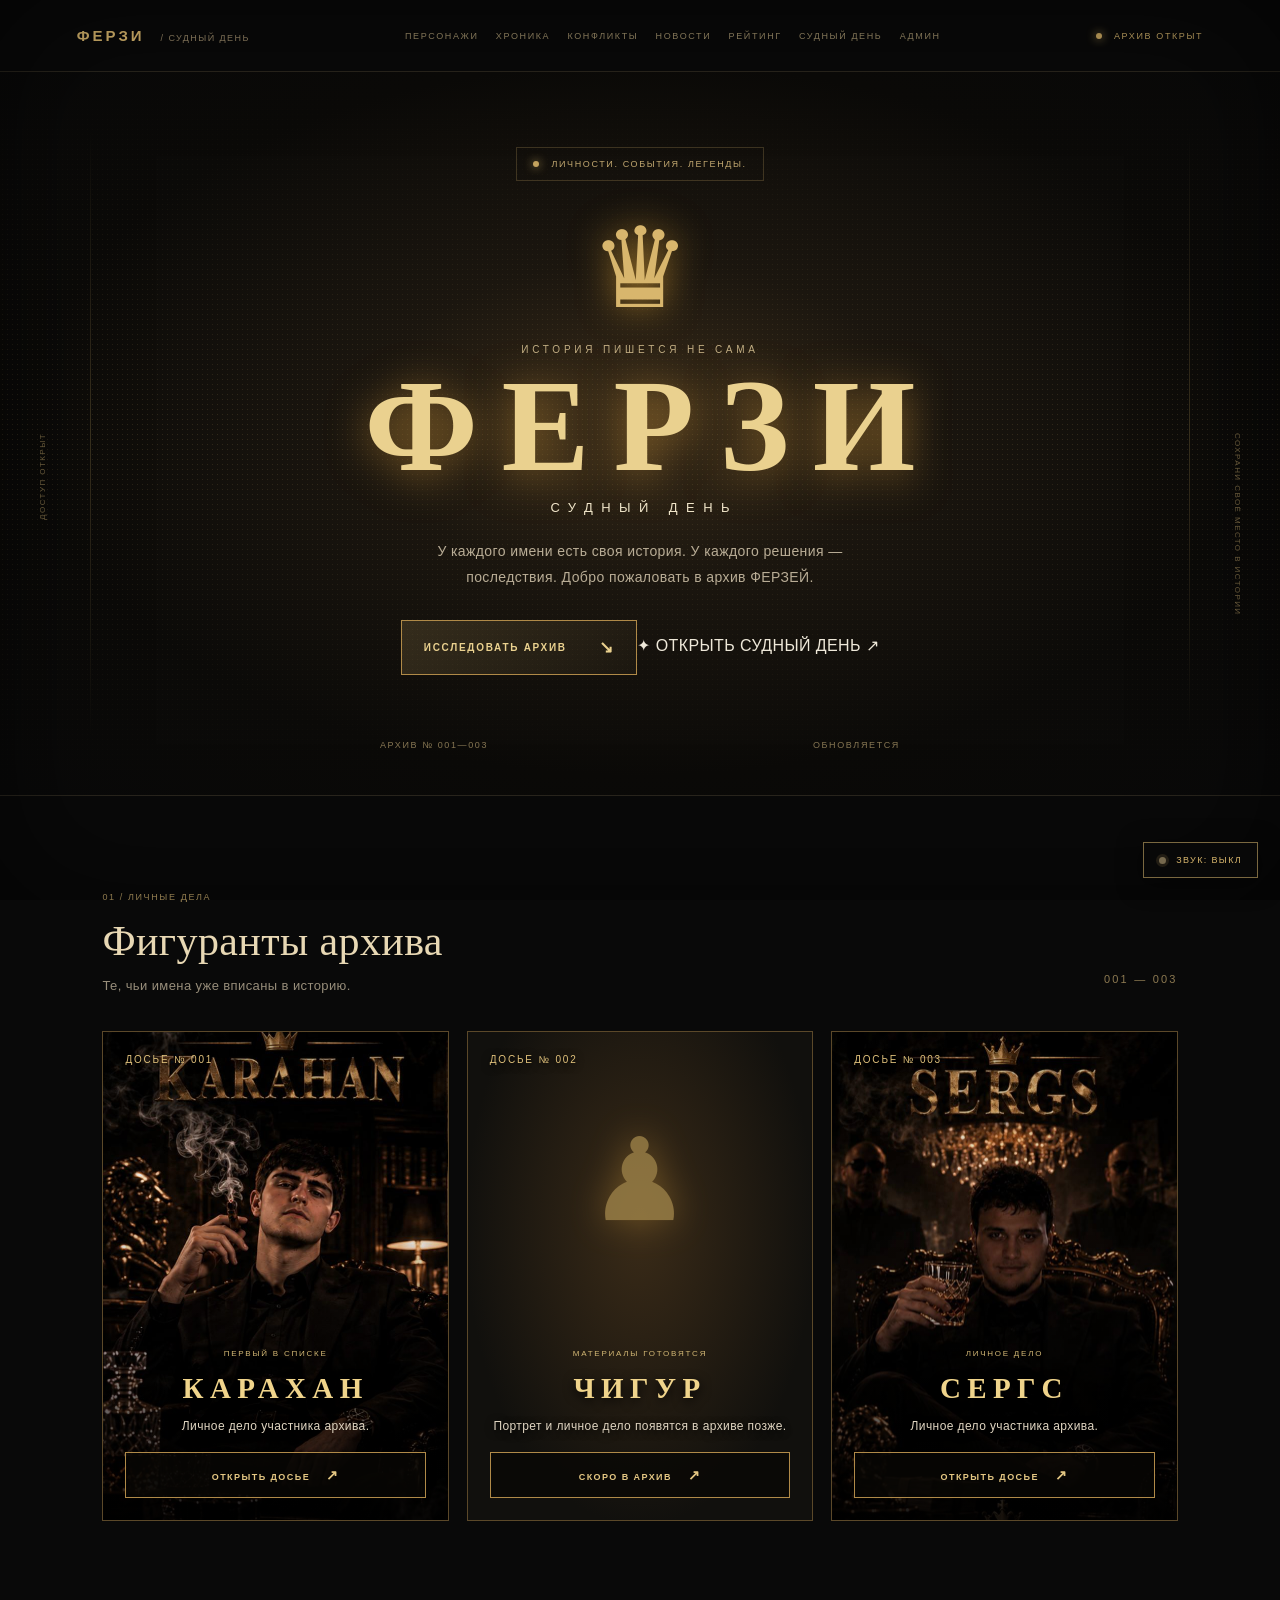
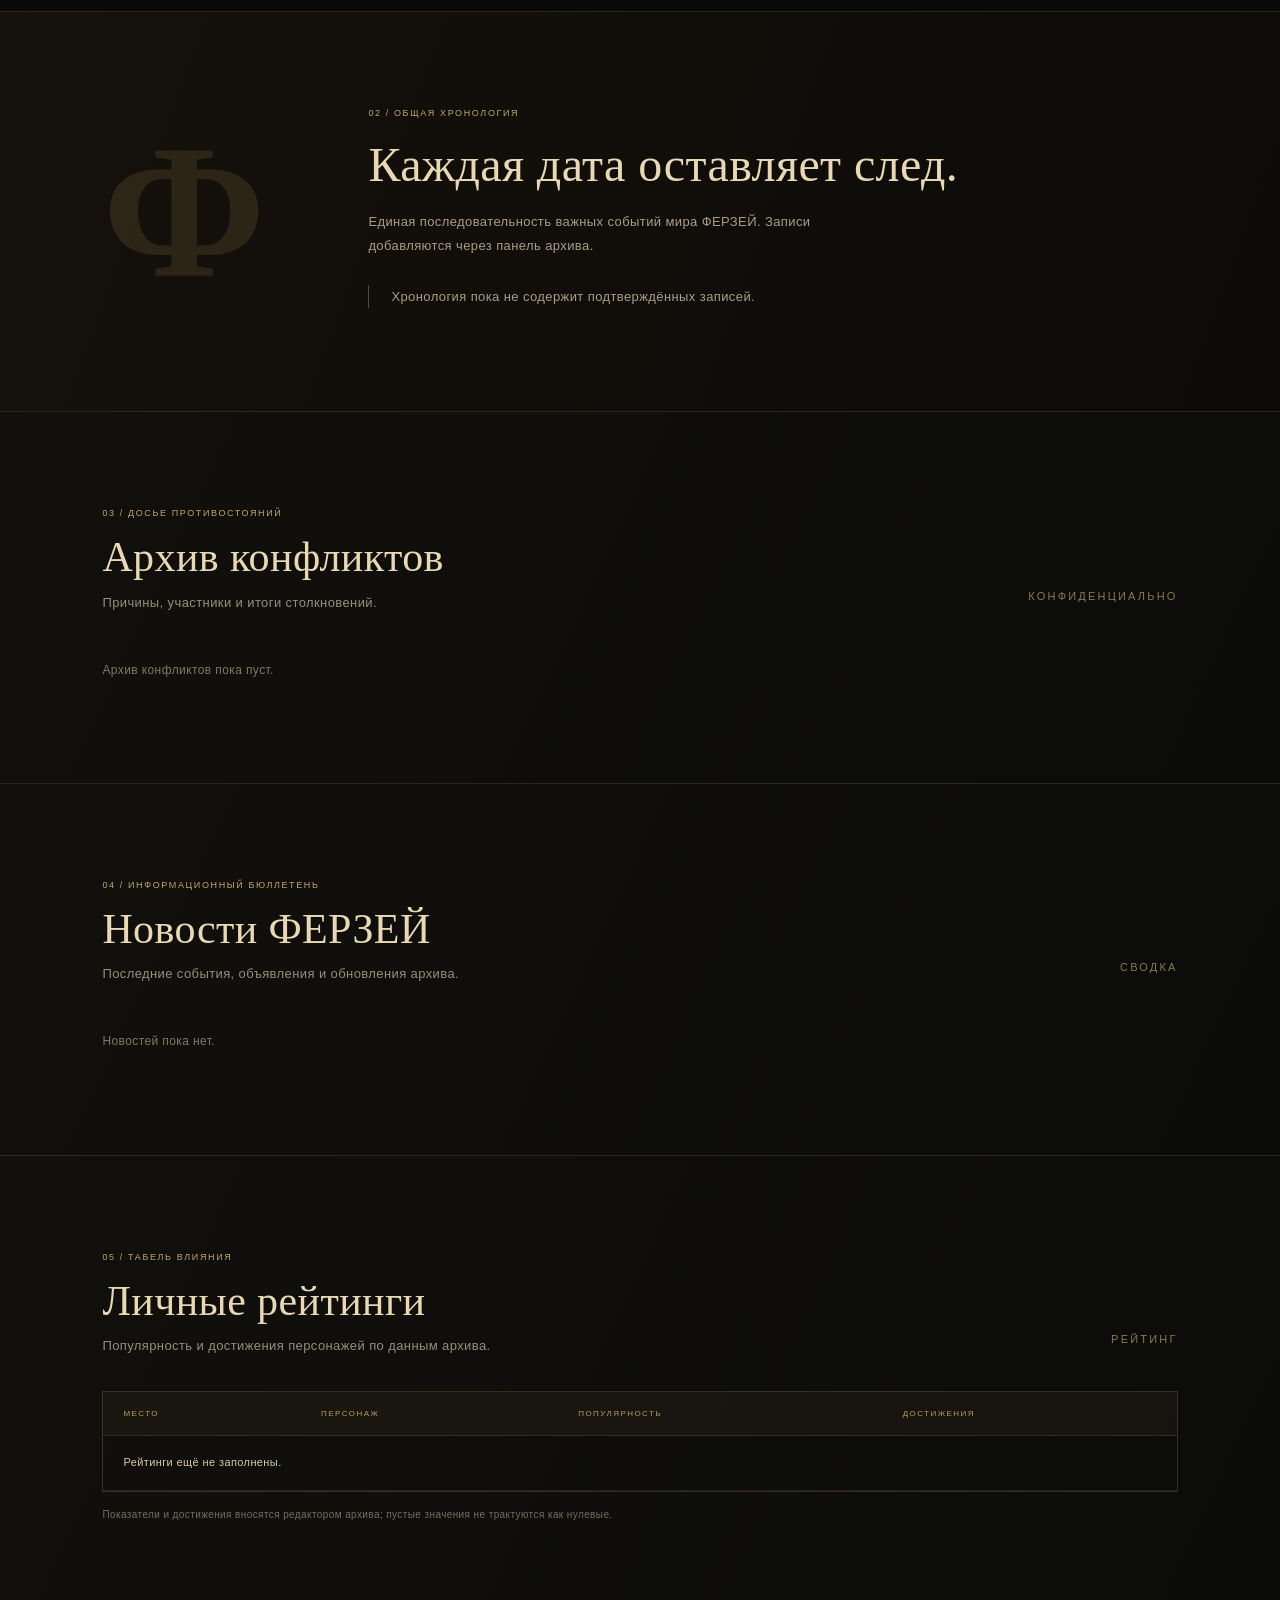
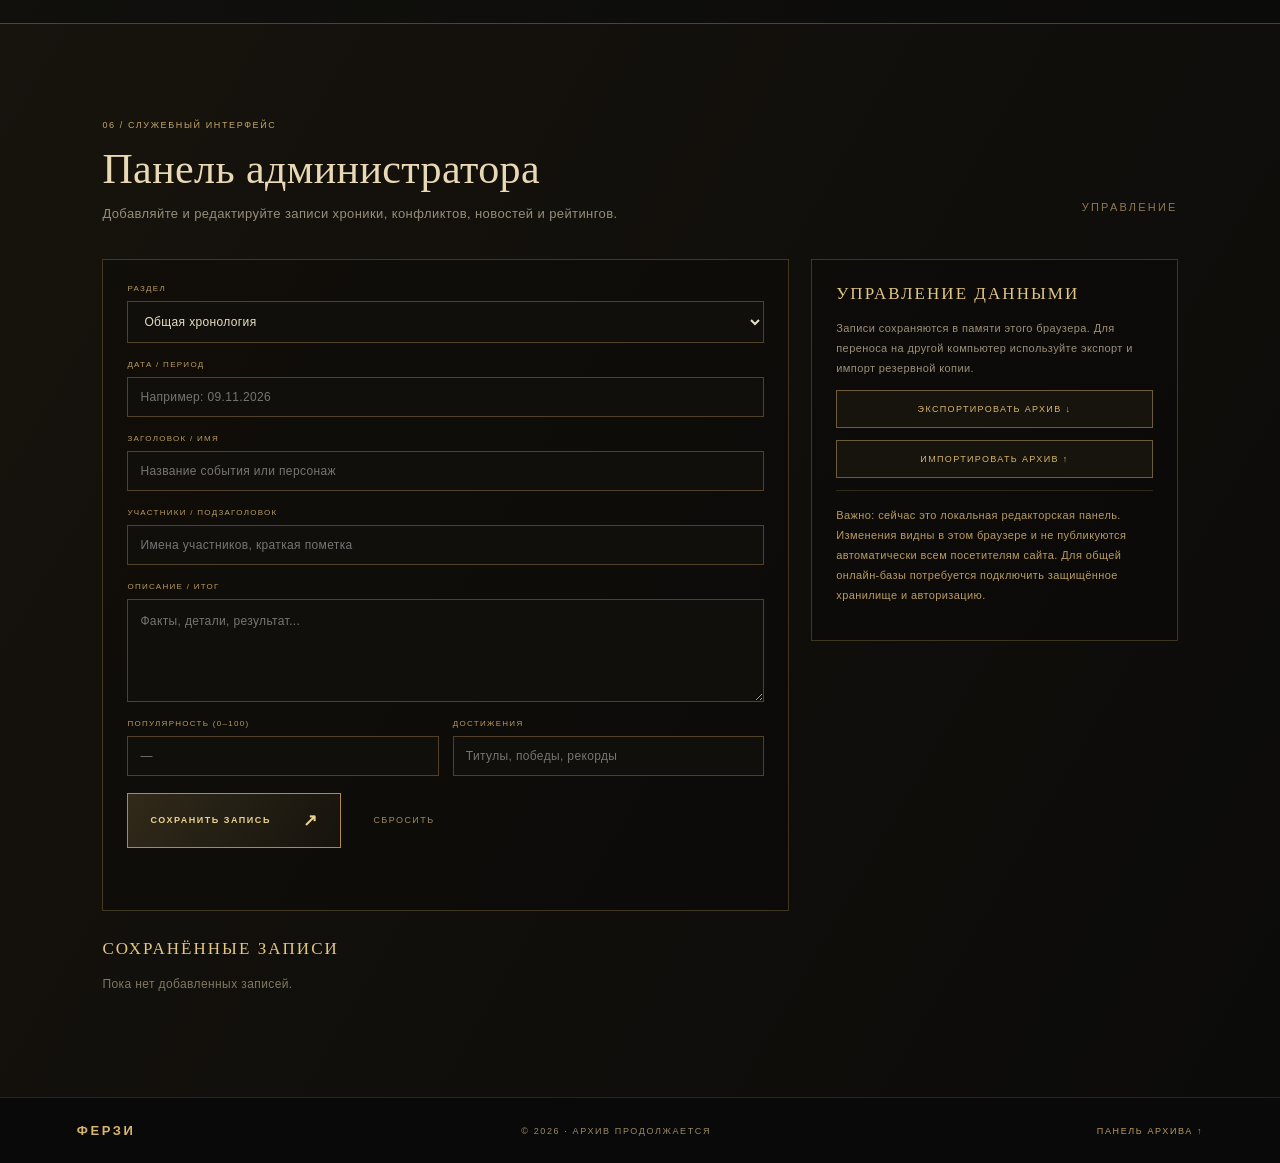
==== commit 93a4ffad: "Add prominent blood-red Doomsday feature entry" ====
--- a/index.html
+++ b/index.html
@@ -1,9 +1,9 @@
 <!doctype html>
 <html lang="ru"><head><meta charset="utf-8"><meta name="viewport" content="width=device-width, initial-scale=1"><meta name="theme-color" content="#090909"><meta name="description" content="ФЕРЗИ — Судный день. Архив персонажей, событий и истории сообщества."><title>ФЕРЗИ — Судный день</title><link rel="stylesheet" href="/styles.css"></head>
 <body>
-<header class="top"><a class="brand" href="#home">ФЕРЗИ<span> / СУДНЫЙ ДЕНЬ</span></a><nav class="nav"><a href="#people">ПЕРСОНАЖИ</a><a href="#chronicle">ХРОНИКА</a><a href="#conflicts">КОНФЛИКТЫ</a><a href="#news">НОВОСТИ</a><a href="#ratings">РЕЙТИНГ</a><a href="#admin">АДМИН</a></nav><span class="status"><i></i> АРХИВ ОТКРЫТ</span></header>
+<header class="top"><a class="brand" href="#home">ФЕРЗИ<span> / СУДНЫЙ ДЕНЬ</span></a><nav class="nav"><a href="#people">ПЕРСОНАЖИ</a><a href="#chronicle">ХРОНИКА</a><a href="#conflicts">КОНФЛИКТЫ</a><a href="#news">НОВОСТИ</a><a href="#ratings">РЕЙТИНГ</a><a href="/doomsday.html" class="nav-doomsday">СУДНЫЙ ДЕНЬ</a><a href="#admin">АДМИН</a></nav><span class="status"><i></i> АРХИВ ОТКРЫТ</span></header>
 <main>
-<section class="hero" id="home"><div class="hero-grain"></div><div class="hero-content"><div class="eyebrow"><span></span> ЛИЧНОСТИ. СОБЫТИЯ. ЛЕГЕНДЫ.</div><div class="crown" aria-hidden="true">♛</div><p class="hero-kicker">ИСТОРИЯ ПИШЕТСЯ НЕ САМА</p><h1>ФЕРЗИ</h1><p class="subtitle">СУДНЫЙ ДЕНЬ</p><p class="intro">У каждого имени есть своя история. У каждого решения — последствия. Добро пожаловать в архив ФЕРЗЕЙ.</p><a class="primary-cta" href="#people">ИССЛЕДОВАТЬ АРХИВ <span>↘</span></a><div class="hero-meta"><span>АРХИВ № 001—003</span><span>ОБНОВЛЯЕТСЯ</span></div></div><div class="hero-side left">ДОСТУП ОТКРЫТ</div><div class="hero-side right">СОХРАНИ СВОЁ МЕСТО В ИСТОРИИ</div></section>
+<section class="hero" id="home"><div class="hero-grain"></div><div class="hero-content"><div class="eyebrow"><span></span> ЛИЧНОСТИ. СОБЫТИЯ. ЛЕГЕНДЫ.</div><div class="crown" aria-hidden="true">♛</div><p class="hero-kicker">ИСТОРИЯ ПИШЕТСЯ НЕ САМА</p><h1>ФЕРЗИ</h1><p class="subtitle">СУДНЫЙ ДЕНЬ</p><p class="intro">У каждого имени есть своя история. У каждого решения — последствия. Добро пожаловать в архив ФЕРЗЕЙ.</p><a class="primary-cta" href="#people">ИССЛЕДОВАТЬ АРХИВ <span>↘</span></a><a class="doomsday-cta" href="/doomsday.html"><span class="blood-drop">✦</span> ОТКРЫТЬ СУДНЫЙ ДЕНЬ <span>↗</span></a><div class="hero-meta"><span>АРХИВ № 001—003</span><span>ОБНОВЛЯЕТСЯ</span></div></div><div class="hero-side left">ДОСТУП ОТКРЫТ</div><div class="hero-side right">СОХРАНИ СВОЁ МЕСТО В ИСТОРИИ</div></section>
 <section class="section people" id="people"><div class="section-head"><div><small>01 / ЛИЧНЫЕ ДЕЛА</small><h2>Фигуранты архива</h2><p>Те, чьи имена уже вписаны в историю.</p></div><span class="section-index">001 — 003</span></div><div class="cards">
 <article class="person person-photo"><img class="portrait" src="/karahan.jpg" alt="Портрет Карахана" loading="eager"><div class="card-shade"></div><div class="num">ДОСЬЕ № 001</div><div class="person-copy"><span class="card-label">ПЕРВЫЙ В СПИСКЕ</span><h3>КАРАХАН</h3><p>Личное дело участника архива.</p><a class="details" href="/karahan.html">ОТКРЫТЬ ДОСЬЕ <span>↗</span></a></div></article>
 <article class="person person-pending"><div class="num">ДОСЬЕ № 002</div><div class="pending-mark" aria-hidden="true">♟</div><div class="person-copy"><span class="card-label">МАТЕРИАЛЫ ГОТОВЯТСЯ</span><h3>ЧИГУР</h3><p>Портрет и личное дело появятся в архиве позже.</p><button class="details" data-person="Чигур">СКОРО В АРХИВ <span>↗</span></button></div></article>
--- a/styles.css
+++ b/styles.css
@@ -80,3 +80,42 @@
 @media(pointer:coarse){.cursor-aura{display:none}}
 @media(prefers-reduced-motion:reduce){*,*:before,*:after{animation-duration:.01ms!important;animation-iteration-count:1!important;scroll-behavior:auto!important}.archive-opening{display:none}}
 @media(max-width:600px){.archive-stamp{width:82px;height:82px;font-size:8px;right:18px;top:18px}.sound-toggle{right:12px;bottom:12px;padding:10px 12px}.identity:after{bottom:12px}}
+
+
+/* ARCHIVE SECTIONS */
+.nav{gap:clamp(9px,1.35vw,20px)}.nav a{white-space:nowrap}
+.archive-section{background:linear-gradient(115deg,#11100d,#0b0b0a)}
+.archive-list{margin-top:28px;border-left:1px solid rgba(216,182,109,.35);padding-left:22px}
+.timeline-entry{position:relative;padding:0 0 24px 8px;border-bottom:1px solid rgba(216,182,109,.12);margin-bottom:22px}
+.timeline-entry:before{content:"";position:absolute;left:-28px;top:5px;width:9px;height:9px;border-radius:50%;background:var(--gold);box-shadow:0 0 12px #b88c42}
+.timeline-entry h3,.record-card h3{font:22px Georgia,serif;color:#ead7ad;margin:9px 0}
+.timeline-entry p,.record-card p{font-size:13px;line-height:1.75;color:#a99d85;margin:8px 0}
+.entry-date,.record-date{font-size:9px;letter-spacing:.18em;color:#b99b5d;text-transform:uppercase}
+.entry-meta,.record-card .record-people{font-size:10px;color:#c0a66f;letter-spacing:.08em}
+.record-grid{display:grid;grid-template-columns:repeat(auto-fit,minmax(240px,1fr));gap:16px}
+.record-card{border:1px solid rgba(216,182,109,.24);background:linear-gradient(145deg,rgba(216,182,109,.07),rgba(0,0,0,.18));padding:24px;min-height:180px}
+.record-card .record-tag{font-size:8px;letter-spacing:.2em;color:#b99b5d}
+.empty-state{font-size:12px;color:#817762;line-height:1.8}
+.rating-table-wrap{overflow-x:auto;border:1px solid rgba(216,182,109,.2)}.rating-table{width:100%;border-collapse:collapse;min-width:570px}
+.rating-table th,.rating-table td{padding:17px 20px;text-align:left;border-bottom:1px solid rgba(216,182,109,.13);font-size:11px}
+.rating-table th{color:#b99b5d;font-size:8px;letter-spacing:.18em;font-weight:500;background:rgba(216,182,109,.05)}.rating-table td{color:#d9c9a6}
+.rating-place{color:#c9a45e;font:20px Georgia,serif}.rating-score{color:#ead18f;font-weight:bold}.rating-note{color:#776d5a;font-size:10px;line-height:1.7;margin-top:14px}
+.admin-section{background:linear-gradient(120deg,#17130d,#0b0b0a);border-top:1px solid rgba(216,182,109,.32)}
+.admin-layout{display:grid;grid-template-columns:minmax(0,1.5fr) minmax(230px,.8fr);gap:22px;align-items:start}
+.admin-form,.admin-tools{border:1px solid rgba(216,182,109,.25);padding:24px;background:rgba(0,0,0,.22)}
+.admin-form label,.rating-fields label{display:flex;flex-direction:column;gap:8px;color:#b99b5d;font-size:8px;letter-spacing:.16em;margin-bottom:17px}
+.admin-form input,.admin-form textarea,.admin-form select{width:100%;background:#100f0c;border:1px solid #514127;color:#e9ddc2;padding:12px;font:12px Arial,sans-serif;letter-spacing:.03em;border-radius:0;outline:none}
+.admin-form input:focus,.admin-form textarea:focus,.admin-form select:focus{border-color:#d8b66d}.admin-form textarea{resize:vertical;line-height:1.6}
+.rating-fields{display:grid;grid-template-columns:1fr 1fr;gap:14px}.admin-actions{display:flex;align-items:center;gap:20px;flex-wrap:wrap}
+.admin-actions .primary-cta{cursor:pointer;font-size:9px}.text-action{border:0;background:none;color:#9e8a61;font-size:9px;letter-spacing:.16em;padding:12px;cursor:pointer}
+.admin-feedback{font-size:11px;color:#d7bc7e;min-height:16px}
+.admin-tools h3,.admin-records h3{font:17px Georgia,serif;color:#e2c783;letter-spacing:.12em;margin:0 0 15px}
+.admin-tools p{font-size:11px;line-height:1.8;color:#9c9079}
+.tool-button{display:block;width:100%;margin:12px 0;padding:13px 15px;border:1px solid rgba(216,182,109,.45);background:#17130d;color:#d8b66d;text-align:center;font-size:9px;letter-spacing:.15em;cursor:pointer}
+.tool-button:hover{background:#302515}.import-button input{display:none}.admin-tools .storage-warning{border-top:1px solid rgba(216,182,109,.18);padding-top:15px;color:#b99b5d}
+.admin-records{margin-top:28px}.admin-record-item{display:flex;justify-content:space-between;align-items:center;gap:15px;padding:13px 16px;border-top:1px solid rgba(216,182,109,.15);font-size:11px;color:#d7c69f}
+.admin-record-item small{display:block;margin-top:5px;color:#8d7b57}.record-actions{display:flex;gap:8px;flex-shrink:0}
+.record-actions button{background:transparent;border:1px solid #57472a;color:#c7a866;padding:8px 10px;font-size:8px;letter-spacing:.1em;cursor:pointer}.record-actions button:hover{background:#302515}
+footer a:last-child{color:#b99b5d}
+@media(max-width:900px){.top{height:auto;min-height:68px;flex-wrap:wrap;gap:10px;padding-top:14px;padding-bottom:14px}.nav{order:3;width:100%;justify-content:center;flex-wrap:wrap}.admin-layout{grid-template-columns:1fr}}
+@media(max-width:600px){.rating-fields{grid-template-columns:1fr}.admin-form,.admin-tools{padding:17px}.admin-record-item{align-items:flex-start;flex-direction:column}.record-actions{width:100%}.record-actions button{flex:1}}
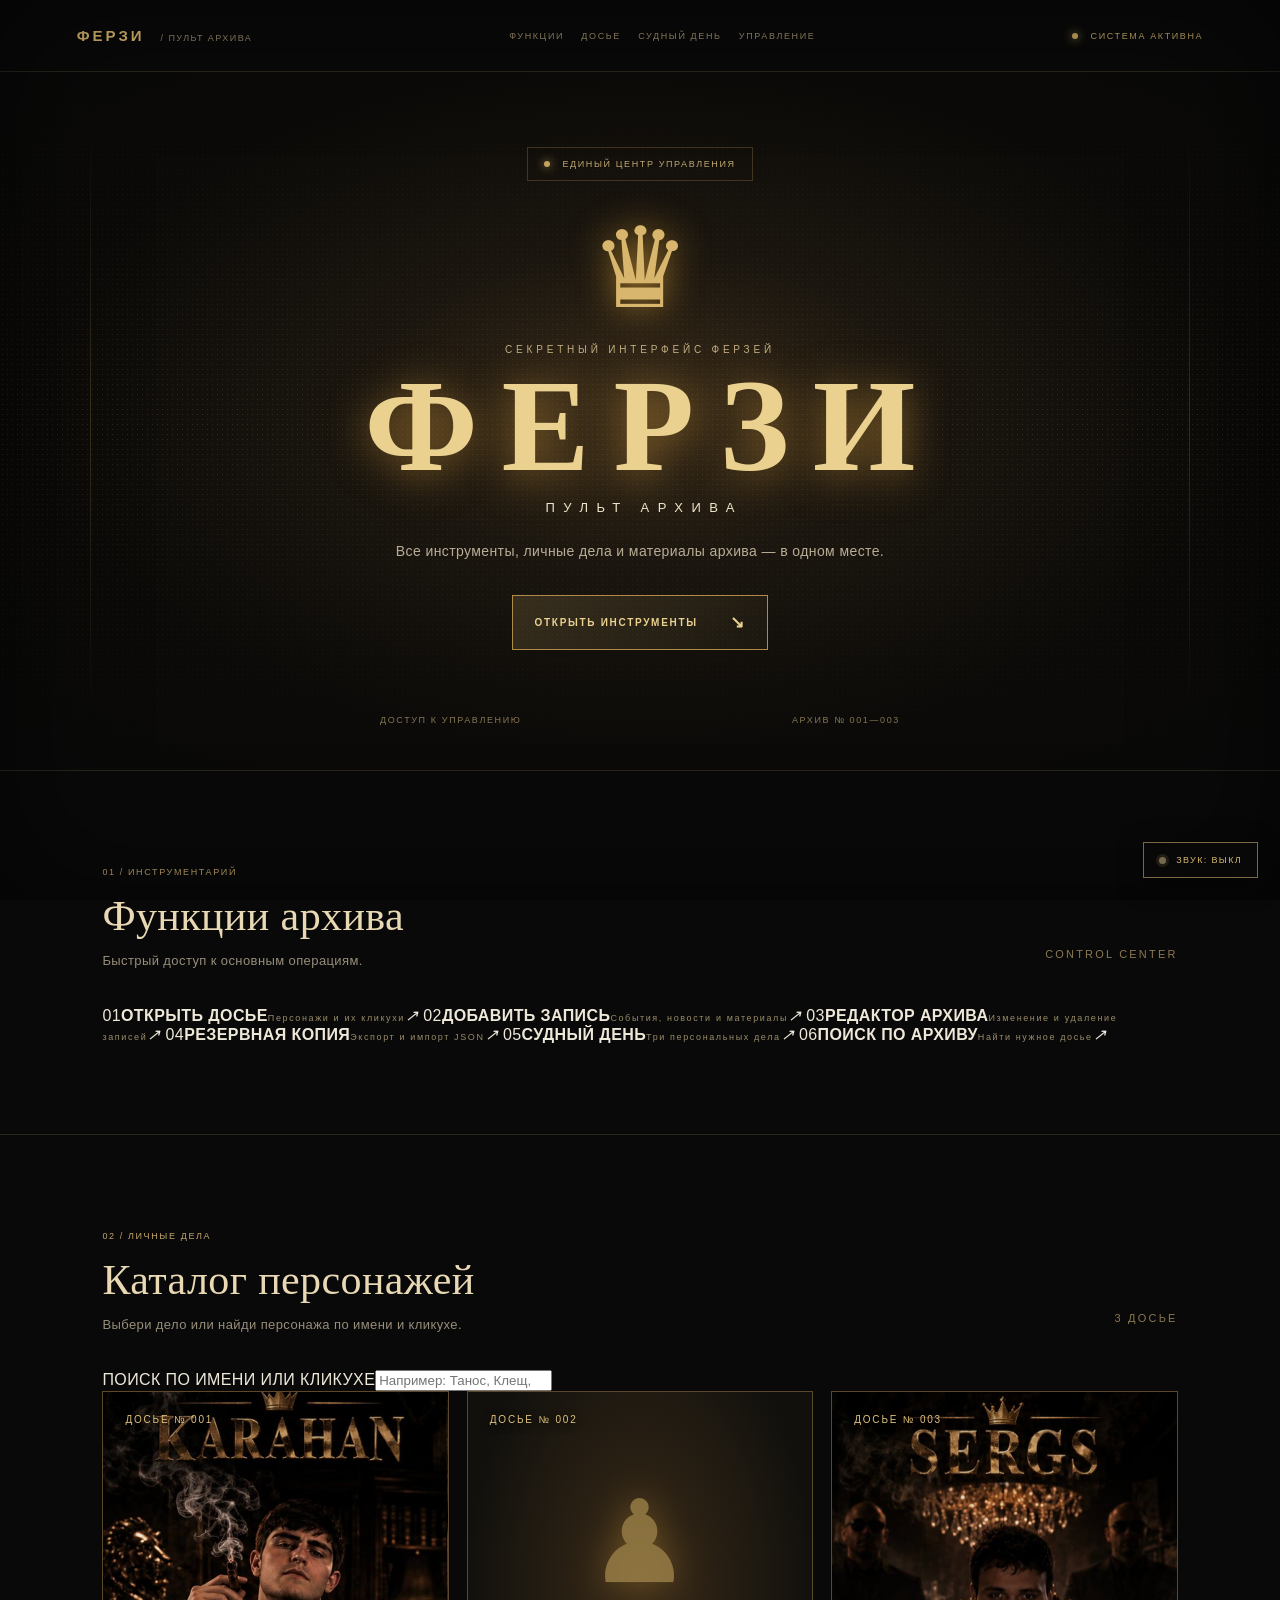
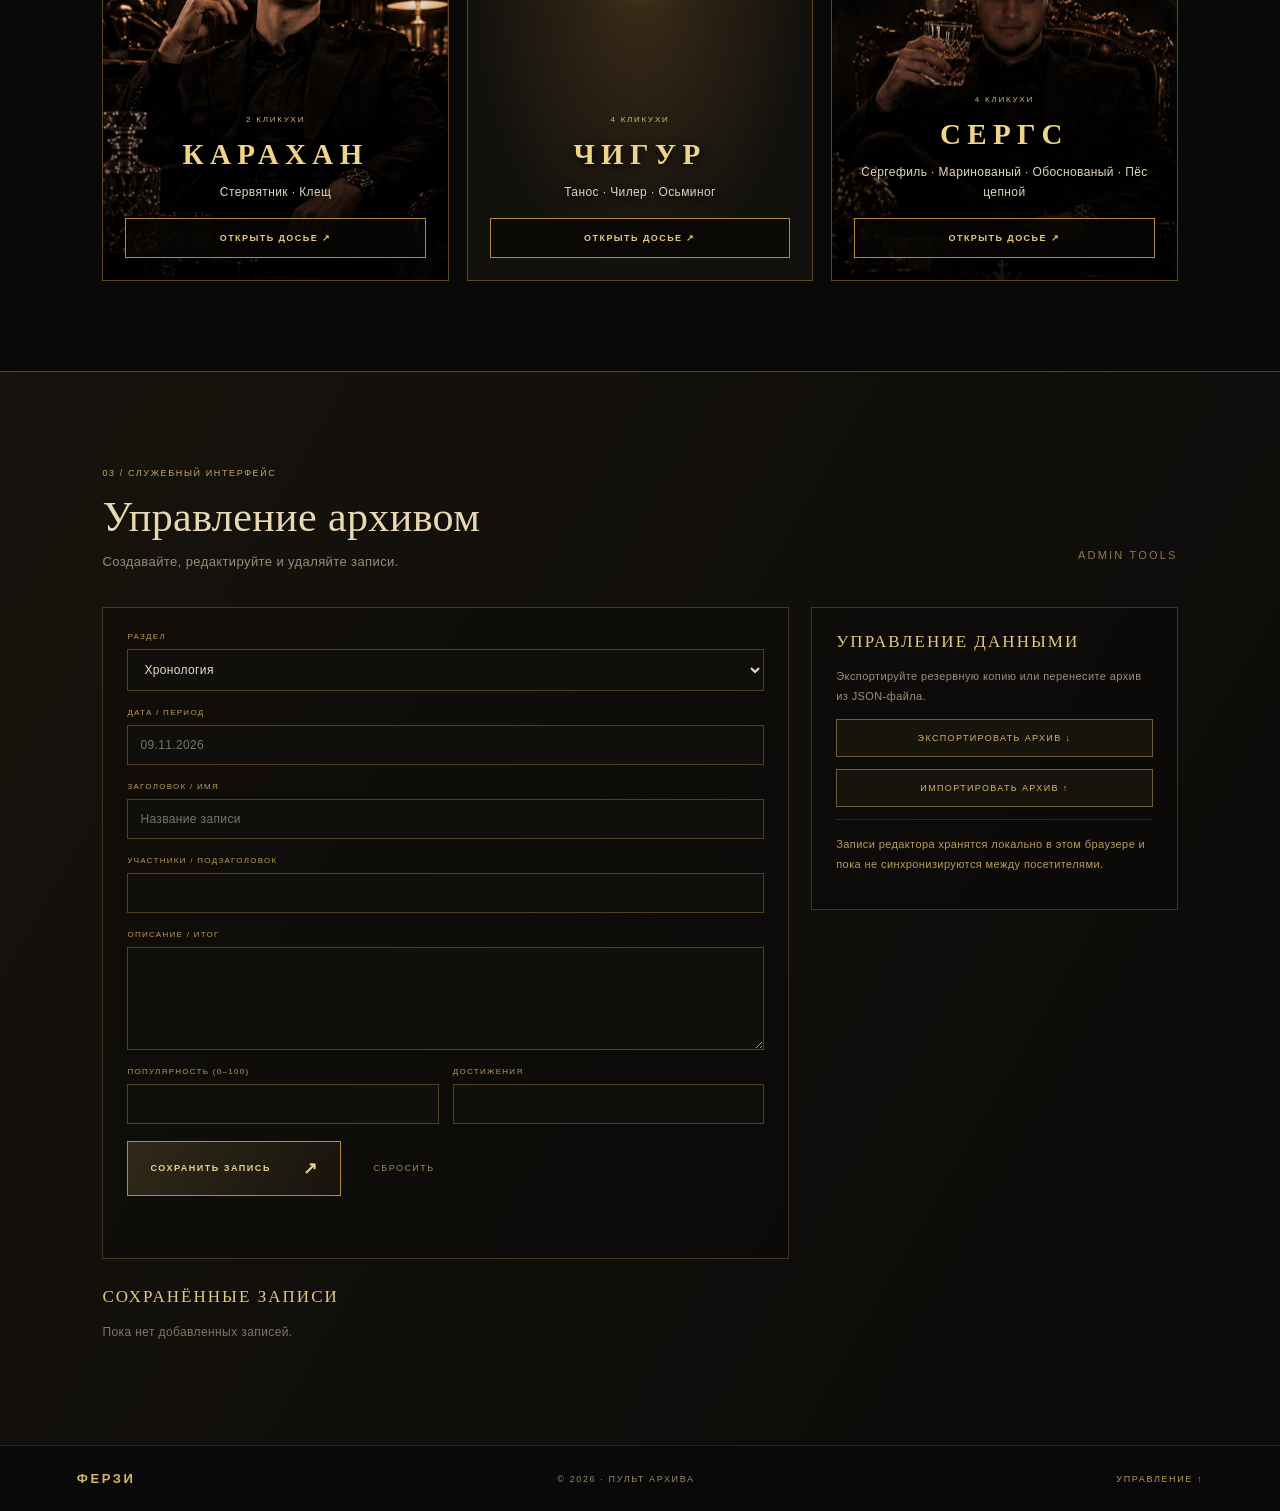
==== commit 433fbc22: "Redesign homepage as archive control dashboard" ====
--- a/index.html
+++ b/index.html
@@ -1,27 +1,26 @@
 <!doctype html>
-<html lang="ru"><head><meta charset="utf-8"><meta name="viewport" content="width=device-width, initial-scale=1"><meta name="theme-color" content="#090909"><meta name="description" content="ФЕРЗИ — Судный день. Архив персонажей, событий и истории сообщества."><title>ФЕРЗИ — Судный день</title><link rel="stylesheet" href="/styles.css"></head>
+<html lang="ru"><head><meta charset="utf-8"><meta name="viewport" content="width=device-width, initial-scale=1"><meta name="theme-color" content="#090909"><meta name="description" content="ФЕРЗИ — панель управления архивом."><title>ФЕРЗИ — Пульт архива</title><link rel="stylesheet" href="/styles.css"></head>
 <body>
-<header class="top"><a class="brand" href="#home">ФЕРЗИ<span> / СУДНЫЙ ДЕНЬ</span></a><nav class="nav"><a href="#people">ПЕРСОНАЖИ</a><a href="#chronicle">ХРОНИКА</a><a href="#conflicts">КОНФЛИКТЫ</a><a href="#news">НОВОСТИ</a><a href="#ratings">РЕЙТИНГ</a><a href="/doomsday.html" class="nav-doomsday">СУДНЫЙ ДЕНЬ</a><a href="#admin">АДМИН</a></nav><span class="status"><i></i> АРХИВ ОТКРЫТ</span></header>
+<header class="top"><a class="brand" href="#home">ФЕРЗИ<span> / ПУЛЬТ АРХИВА</span></a><nav class="nav"><a href="#dashboard">ФУНКЦИИ</a><a href="#people">ДОСЬЕ</a><a href="/doomsday.html">СУДНЫЙ ДЕНЬ</a><a href="#admin">УПРАВЛЕНИЕ</a></nav><span class="status"><i></i> СИСТЕМА АКТИВНА</span></header>
 <main>
-<section class="hero" id="home"><div class="hero-grain"></div><div class="hero-content"><div class="eyebrow"><span></span> ЛИЧНОСТИ. СОБЫТИЯ. ЛЕГЕНДЫ.</div><div class="crown" aria-hidden="true">♛</div><p class="hero-kicker">ИСТОРИЯ ПИШЕТСЯ НЕ САМА</p><h1>ФЕРЗИ</h1><p class="subtitle">СУДНЫЙ ДЕНЬ</p><p class="intro">У каждого имени есть своя история. У каждого решения — последствия. Добро пожаловать в архив ФЕРЗЕЙ.</p><a class="primary-cta" href="#people">ИССЛЕДОВАТЬ АРХИВ <span>↘</span></a><a class="doomsday-cta" href="/doomsday.html"><span class="blood-drop">✦</span> ОТКРЫТЬ СУДНЫЙ ДЕНЬ <span>↗</span></a><div class="hero-meta"><span>АРХИВ № 001—003</span><span>ОБНОВЛЯЕТСЯ</span></div></div><div class="hero-side left">ДОСТУП ОТКРЫТ</div><div class="hero-side right">СОХРАНИ СВОЁ МЕСТО В ИСТОРИИ</div></section>
-<section class="section people" id="people"><div class="section-head"><div><small>01 / ЛИЧНЫЕ ДЕЛА</small><h2>Фигуранты архива</h2><p>Те, чьи имена уже вписаны в историю.</p></div><span class="section-index">001 — 003</span></div><div class="cards">
-<article class="person person-photo"><img class="portrait" src="/karahan.jpg" alt="Портрет Карахана" loading="eager"><div class="card-shade"></div><div class="num">ДОСЬЕ № 001</div><div class="person-copy"><span class="card-label">ПЕРВЫЙ В СПИСКЕ</span><h3>КАРАХАН</h3><p>Личное дело участника архива.</p><a class="details" href="/karahan.html">ОТКРЫТЬ ДОСЬЕ <span>↗</span></a></div></article>
-<article class="person person-pending"><div class="num">ДОСЬЕ № 002</div><div class="pending-mark" aria-hidden="true">♟</div><div class="person-copy"><span class="card-label">МАТЕРИАЛЫ ГОТОВЯТСЯ</span><h3>ЧИГУР</h3><p>Портрет и личное дело появятся в архиве позже.</p><button class="details" data-person="Чигур">СКОРО В АРХИВ <span>↗</span></button></div></article>
-<article class="person person-photo"><img class="portrait" src="/sergs.jpg" alt="Портрет Сергса" loading="eager"><div class="card-shade"></div><div class="num">ДОСЬЕ № 003</div><div class="person-copy"><span class="card-label">ЛИЧНОЕ ДЕЛО</span><h3>СЕРГС</h3><p>Личное дело участника архива.</p><a class="details" href="/sergs.html">ОТКРЫТЬ ДОСЬЕ <span>↗</span></a></div></article>
+<section class="hero dashboard-hero" id="home"><div class="hero-grain"></div><div class="hero-content"><div class="eyebrow"><span></span> ЕДИНЫЙ ЦЕНТР УПРАВЛЕНИЯ</div><div class="crown">♛</div><p class="hero-kicker">СЕКРЕТНЫЙ ИНТЕРФЕЙС ФЕРЗЕЙ</p><h1>ФЕРЗИ</h1><p class="subtitle">ПУЛЬТ АРХИВА</p><p class="intro">Все инструменты, личные дела и материалы архива — в одном месте.</p><a class="primary-cta" href="#dashboard">ОТКРЫТЬ ИНСТРУМЕНТЫ <span>↘</span></a><div class="hero-meta"><span>ДОСТУП К УПРАВЛЕНИЮ</span><span>АРХИВ № 001—003</span></div></div></section>
+<section class="section dashboard-tools" id="dashboard"><div class="section-head"><div><small>01 / ИНСТРУМЕНТАРИЙ</small><h2>Функции архива</h2><p>Быстрый доступ к основным операциям.</p></div><span class="section-index">CONTROL CENTER</span></div><div class="tool-grid">
+<a class="dashboard-tool" href="#people"><span>01</span><b>ОТКРЫТЬ ДОСЬЕ</b><small>Персонажи и их кликухи</small><i>↗</i></a>
+<a class="dashboard-tool" href="#admin"><span>02</span><b>ДОБАВИТЬ ЗАПИСЬ</b><small>События, новости и материалы</small><i>↗</i></a>
+<a class="dashboard-tool" href="#admin"><span>03</span><b>РЕДАКТОР АРХИВА</b><small>Изменение и удаление записей</small><i>↗</i></a>
+<a class="dashboard-tool" href="#admin"><span>04</span><b>РЕЗЕРВНАЯ КОПИЯ</b><small>Экспорт и импорт JSON</small><i>↗</i></a>
+<a class="dashboard-tool" href="/doomsday.html"><span>05</span><b>СУДНЫЙ ДЕНЬ</b><small>Три персональных дела</small><i>↗</i></a>
+<a class="dashboard-tool" href="#archive-search"><span>06</span><b>ПОИСК ПО АРХИВУ</b><small>Найти нужное досье</small><i>↗</i></a>
 </div></section>
-<section class="section chronicle" id="chronicle"><div class="chronicle-mark">Ф</div><div class="chronicle-copy"><small>02 / ОБЩАЯ ХРОНОЛОГИЯ</small><h2>Каждая дата оставляет след.</h2><p>Единая последовательность важных событий мира ФЕРЗЕЙ. Записи добавляются через панель архива.</p><div class="archive-list" id="timeline-list"><p class="empty-state">Хронология пока не содержит подтверждённых записей.</p></div></div></section>
-<section class="section archive-section" id="conflicts"><div class="section-head"><div><small>03 / ДОСЬЕ ПРОТИВОСТОЯНИЙ</small><h2>Архив конфликтов</h2><p>Причины, участники и итоги столкновений.</p></div><span class="section-index">КОНФИДЕНЦИАЛЬНО</span></div><div class="record-grid" id="conflicts-list"><p class="empty-state">Архив конфликтов пока пуст.</p></div></section>
-<section class="section archive-section news-section" id="news"><div class="section-head"><div><small>04 / ИНФОРМАЦИОННЫЙ БЮЛЛЕТЕНЬ</small><h2>Новости ФЕРЗЕЙ</h2><p>Последние события, объявления и обновления архива.</p></div><span class="section-index">СВОДКА</span></div><div class="record-grid" id="news-list"><p class="empty-state">Новостей пока нет.</p></div></section>
-<section class="section archive-section" id="ratings"><div class="section-head"><div><small>05 / ТАБЕЛЬ ВЛИЯНИЯ</small><h2>Личные рейтинги</h2><p>Популярность и достижения персонажей по данным архива.</p></div><span class="section-index">РЕЙТИНГ</span></div><div class="rating-table-wrap"><table class="rating-table"><thead><tr><th>МЕСТО</th><th>ПЕРСОНАЖ</th><th>ПОПУЛЯРНОСТЬ</th><th>ДОСТИЖЕНИЯ</th></tr></thead><tbody id="ratings-list"><tr><td colspan="4" class="empty-state">Рейтинги ещё не заполнены.</td></tr></tbody></table></div><p class="rating-note">Показатели и достижения вносятся редактором архива; пустые значения не трактуются как нулевые.</p></section>
-<section class="section admin-section" id="admin"><div class="section-head"><div><small>06 / СЛУЖЕБНЫЙ ИНТЕРФЕЙС</small><h2>Панель администратора</h2><p>Добавляйте и редактируйте записи хроники, конфликтов, новостей и рейтингов.</p></div><span class="section-index">УПРАВЛЕНИЕ</span></div>
-<div class="admin-layout"><form id="archive-form" class="admin-form"><input type="hidden" id="record-id">
-<label>РАЗДЕЛ<select id="record-type"><option value="timeline">Общая хронология</option><option value="conflict">Архив конфликтов</option><option value="news">Новости ФЕРЗЕЙ</option><option value="rating">Личные рейтинги</option></select></label>
-<label>ДАТА / ПЕРИОД<input id="record-date" type="text" placeholder="Например: 09.11.2026"></label><label>ЗАГОЛОВОК / ИМЯ<input id="record-title" type="text" required maxlength="100" placeholder="Название события или персонаж"></label>
-<label>УЧАСТНИКИ / ПОДЗАГОЛОВОК<input id="record-people" type="text" maxlength="160" placeholder="Имена участников, краткая пометка"></label><label>ОПИСАНИЕ / ИТОГ<textarea id="record-description" rows="4" maxlength="1200" placeholder="Факты, детали, результат..."></textarea></label>
-<div class="rating-fields"><label>ПОПУЛЯРНОСТЬ (0–100)<input id="record-score" type="number" min="0" max="100" placeholder="—"></label><label>ДОСТИЖЕНИЯ<input id="record-achievements" type="text" maxlength="180" placeholder="Титулы, победы, рекорды"></label></div>
-<div class="admin-actions"><button class="primary-cta" type="submit">СОХРАНИТЬ ЗАПИСЬ <span>↗</span></button><button class="text-action" type="button" id="cancel-edit">СБРОСИТЬ</button></div><p class="admin-feedback" id="admin-feedback" aria-live="polite"></p></form>
-<aside class="admin-tools"><h3>УПРАВЛЕНИЕ ДАННЫМИ</h3><p>Записи сохраняются в памяти этого браузера. Для переноса на другой компьютер используйте экспорт и импорт резервной копии.</p><button type="button" class="tool-button" id="export-data">ЭКСПОРТИРОВАТЬ АРХИВ ↓</button><label class="tool-button import-button">ИМПОРТИРОВАТЬ АРХИВ ↑<input type="file" id="import-data" accept="application/json"></label><p class="storage-warning">Важно: сейчас это локальная редакторская панель. Изменения видны в этом браузере и не публикуются автоматически всем посетителям сайта. Для общей онлайн-базы потребуется подключить защищённое хранилище и авторизацию.</p></aside></div>
-<div class="admin-records"><h3>СОХРАНЁННЫЕ ЗАПИСИ</h3><div id="admin-record-list"><p class="empty-state">Пока нет добавленных записей.</p></div></div></section>
-</main><footer><a class="brand" href="#home">ФЕРЗИ</a><span>© 2026 · АРХИВ ПРОДОЛЖАЕТСЯ</span><a href="#admin">ПАНЕЛЬ АРХИВА ↑</a></footer>
-<script src="/script.js"></script><script src="/archive-effects.js"></script><script src="/archive-management.js"></script>
-</body></html>+<section class="section directory-section" id="people"><div class="section-head"><div><small>02 / ЛИЧНЫЕ ДЕЛА</small><h2>Каталог персонажей</h2><p>Выбери дело или найди персонажа по имени и кликухе.</p></div><span class="section-index">3 ДОСЬЕ</span></div><div class="directory-search" id="archive-search"><label for="person-search">ПОИСК ПО ИМЕНИ ИЛИ КЛИКУХЕ</label><input id="person-search" type="search" placeholder="Например: Танос, Клещ, Сергс..."></div><div class="cards directory-cards" id="person-directory">
+<article class="person person-photo directory-person" data-search="кара汉 karahan стервятник клещ"><img class="portrait" src="/karahan.jpg" alt="Портрет Карахана"><div class="card-shade"></div><div class="num">ДОСЬЕ № 001</div><div class="person-copy"><span class="card-label">2 КЛИКУХИ</span><h3>КАРАХАН</h3><p>Стервятник · Клещ</p><a class="details" href="/karahan.html">ОТКРЫТЬ ДОСЬЕ ↗</a></div></article>
+<article class="person person-pending directory-person" data-search="чигур chigur танос чилер осьминог"><div class="num">ДОСЬЕ № 002</div><div class="pending-mark">♟</div><div class="person-copy"><span class="card-label">4 КЛИКУХИ</span><h3>ЧИГУР</h3><p>Танос · Чилер · Осьминог</p><a class="details" href="/chigur.html">ОТКРЫТЬ ДОСЬЕ ↗</a></div></article>
+<article class="person person-photo directory-person" data-search="сергс sergs сергефиль маринованый обоснованый пес цепной пёс цепной"><img class="portrait" src="/sergs.jpg" alt="Портрет Сергса"><div class="card-shade"></div><div class="num">ДОСЬЕ № 003</div><div class="person-copy"><span class="card-label">4 КЛИКУХИ</span><h3>СЕРГС</h3><p>Сергефиль · Маринованый · Обоснованый · Пёс цепной</p><a class="details" href="/sergs.html">ОТКРЫТЬ ДОСЬЕ ↗</a></div></article>
+</div><p class="search-empty" id="search-empty" hidden>Совпадений не найдено.</p></section>
+<section class="section admin-section" id="admin"><div class="section-head"><div><small>03 / СЛУЖЕБНЫЙ ИНТЕРФЕЙС</small><h2>Управление архивом</h2><p>Создавайте, редактируйте и удаляйте записи.</p></div><span class="section-index">ADMIN TOOLS</span></div>
+<div class="admin-layout"><form id="archive-form" class="admin-form"><input type="hidden" id="record-id"><label>РАЗДЕЛ<select id="record-type"><option value="timeline">Хронология</option><option value="conflict">Конфликты</option><option value="news">Новости</option><option value="rating">Рейтинги</option></select></label><label>ДАТА / ПЕРИОД<input id="record-date" type="text" placeholder="09.11.2026"></label><label>ЗАГОЛОВОК / ИМЯ<input id="record-title" type="text" required maxlength="100" placeholder="Название записи"></label><label>УЧАСТНИКИ / ПОДЗАГОЛОВОК<input id="record-people" type="text" maxlength="160"></label><label>ОПИСАНИЕ / ИТОГ<textarea id="record-description" rows="4" maxlength="1200"></textarea></label><div class="rating-fields"><label>ПОПУЛЯРНОСТЬ (0–100)<input id="record-score" type="number" min="0" max="100"></label><label>ДОСТИЖЕНИЯ<input id="record-achievements" type="text" maxlength="180"></label></div><div class="admin-actions"><button class="primary-cta" type="submit">СОХРАНИТЬ ЗАПИСЬ <span>↗</span></button><button class="text-action" type="button" id="cancel-edit">СБРОСИТЬ</button></div><p class="admin-feedback" id="admin-feedback" aria-live="polite"></p></form><aside class="admin-tools"><h3>УПРАВЛЕНИЕ ДАННЫМИ</h3><p>Экспортируйте резервную копию или перенесите архив из JSON-файла.</p><button type="button" class="tool-button" id="export-data">ЭКСПОРТИРОВАТЬ АРХИВ ↓</button><label class="tool-button import-button">ИМПОРТИРОВАТЬ АРХИВ ↑<input type="file" id="import-data" accept="application/json"></label><p class="storage-warning">Записи редактора хранятся локально в этом браузере и пока не синхронизируются между посетителями.</p></aside></div><div class="admin-records"><h3>СОХРАНЁННЫЕ ЗАПИСИ</h3><div id="admin-record-list"><p class="empty-state">Пока нет записей.</p></div></div>
+<div hidden id="timeline-list"></div><div hidden id="conflicts-list"></div><div hidden id="news-list"></div><table hidden><tbody id="ratings-list"></tbody></table></section>
+</main><footer><a class="brand" href="#home">ФЕРЗИ</a><span>© 2026 · ПУЛЬТ АРХИВА</span><a href="#admin">УПРАВЛЕНИЕ ↑</a></footer>
+<script>
+(()=>{const input=document.getElementById('person-search');const cards=[...document.querySelectorAll('.directory-person')];const empty=document.getElementById('search-empty');input.addEventListener('input',()=>{const q=input.value.trim().toLowerCase();let shown=0;cards.forEach(card=>{const ok=card.dataset.search.toLowerCase().includes(q);card.hidden=!ok;if(ok)shown++});empty.hidden=shown!==0;});})();
+</script><script src="/script.js"></script><script src="/archive-effects.js"></script><script src="/archive-management.js"></script></body></html>
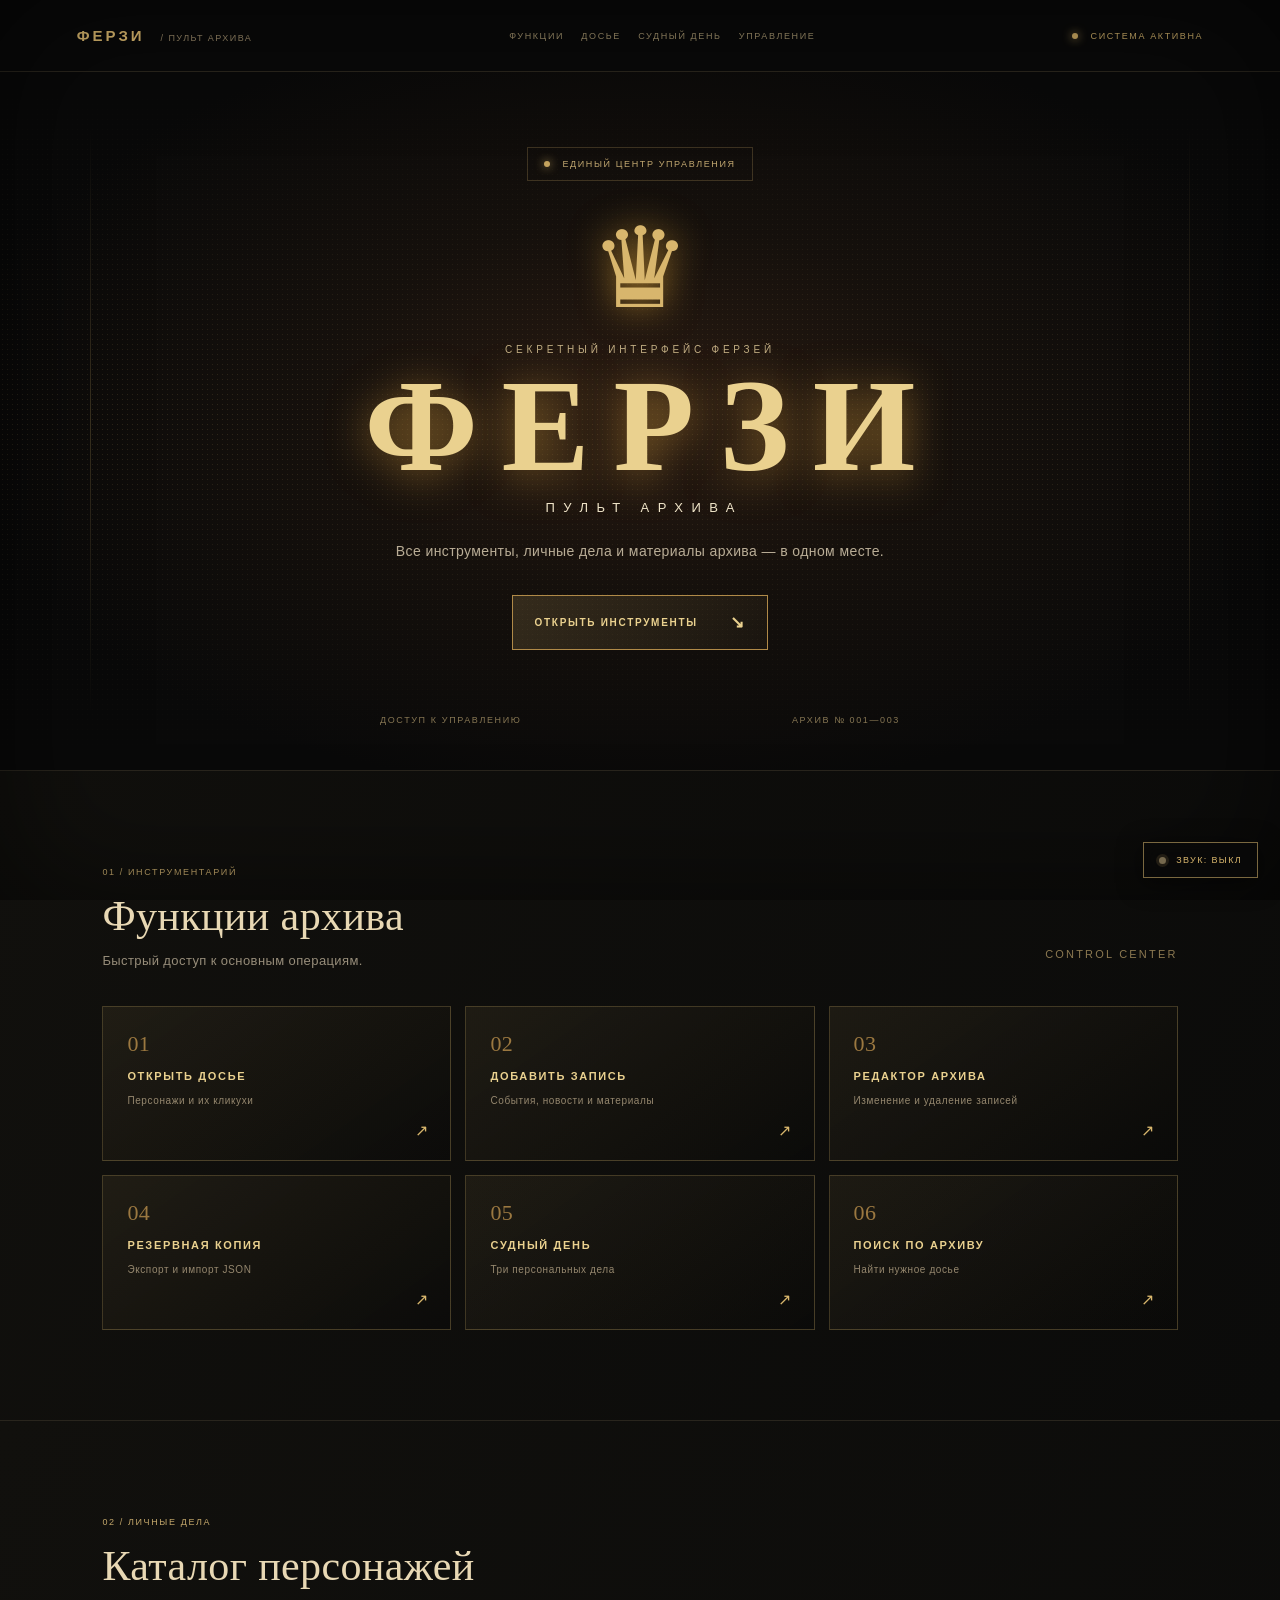
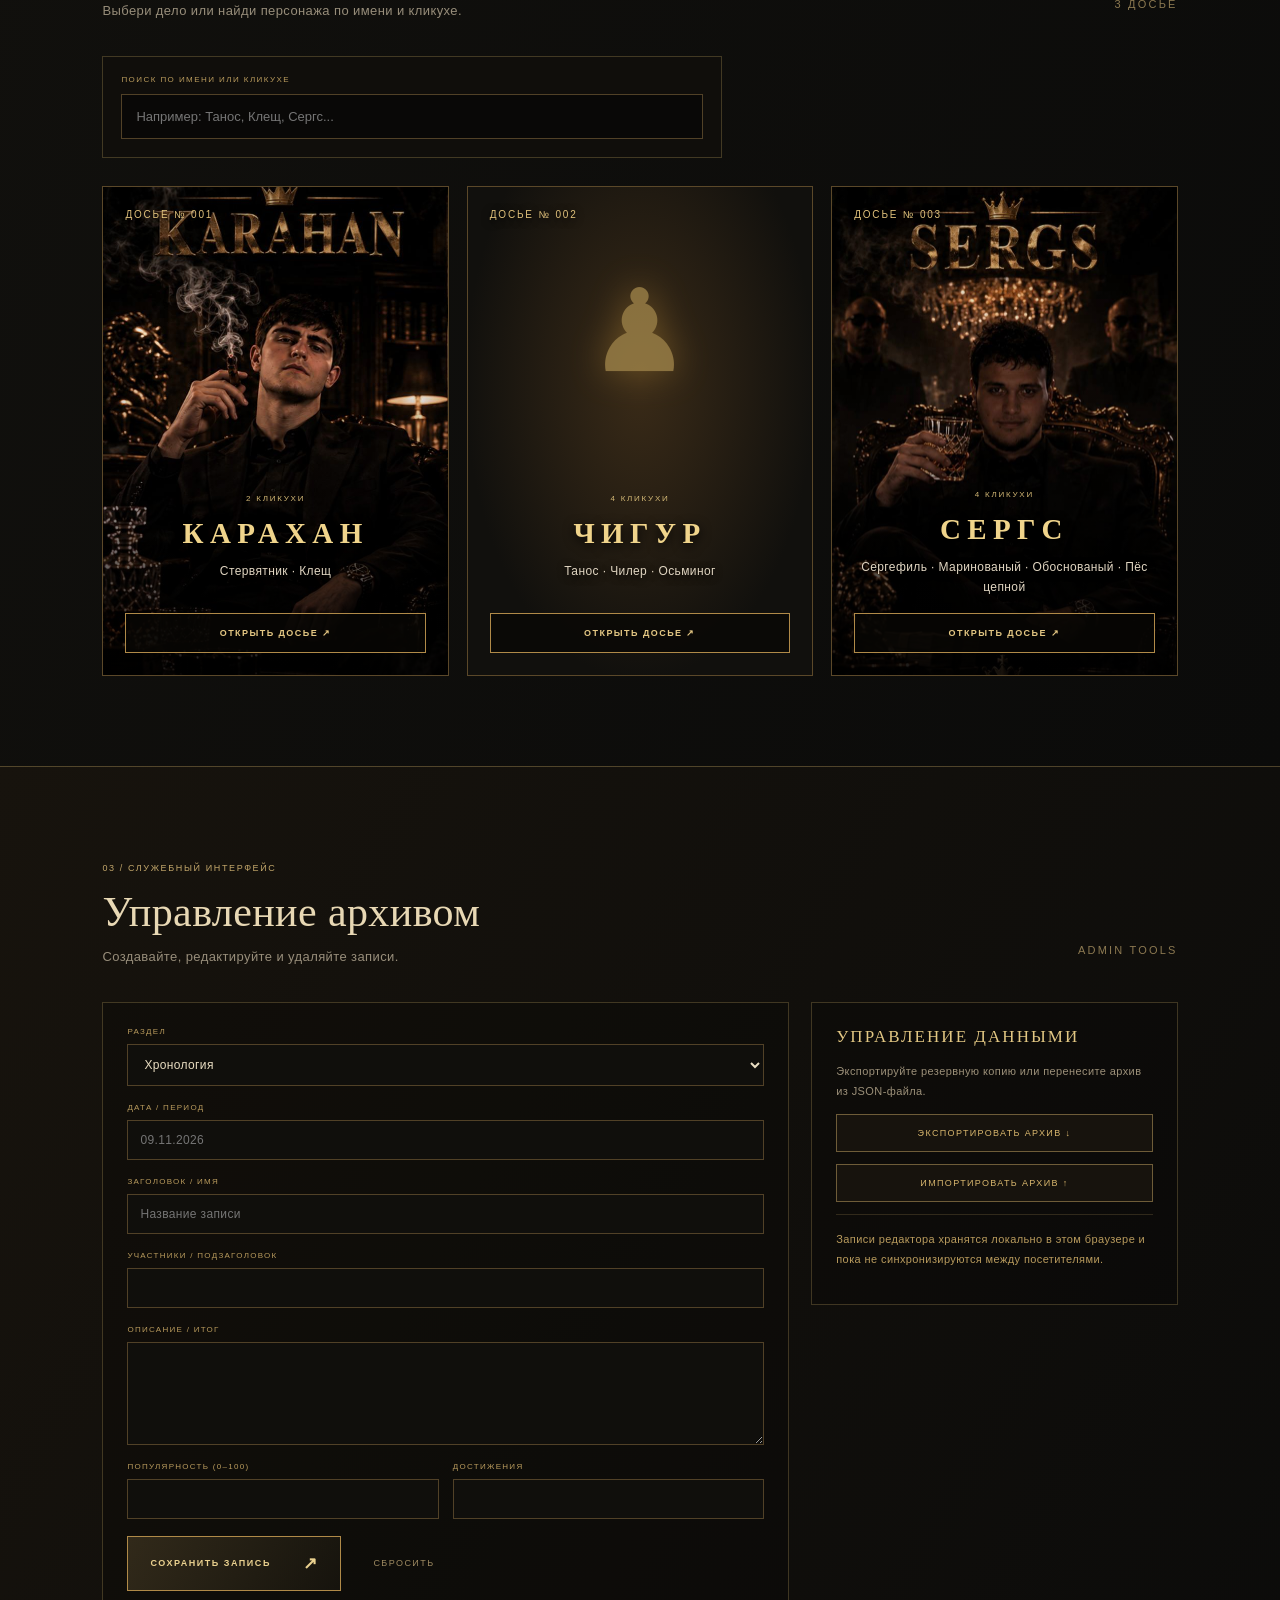
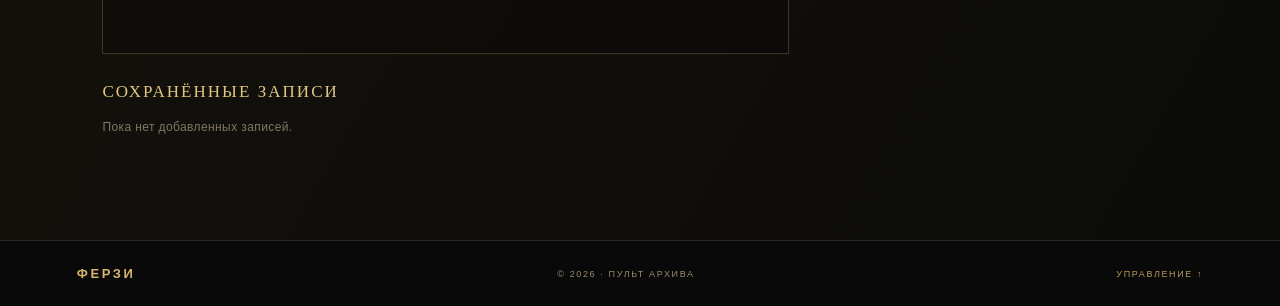
==== commit 7bd60f19: "Fix character search keywords" ====
--- a/index.html
+++ b/index.html
@@ -13,7 +13,7 @@
 <a class="dashboard-tool" href="#archive-search"><span>06</span><b>ПОИСК ПО АРХИВУ</b><small>Найти нужное досье</small><i>↗</i></a>
 </div></section>
 <section class="section directory-section" id="people"><div class="section-head"><div><small>02 / ЛИЧНЫЕ ДЕЛА</small><h2>Каталог персонажей</h2><p>Выбери дело или найди персонажа по имени и кликухе.</p></div><span class="section-index">3 ДОСЬЕ</span></div><div class="directory-search" id="archive-search"><label for="person-search">ПОИСК ПО ИМЕНИ ИЛИ КЛИКУХЕ</label><input id="person-search" type="search" placeholder="Например: Танос, Клещ, Сергс..."></div><div class="cards directory-cards" id="person-directory">
-<article class="person person-photo directory-person" data-search="кара汉 karahan стервятник клещ"><img class="portrait" src="/karahan.jpg" alt="Портрет Карахана"><div class="card-shade"></div><div class="num">ДОСЬЕ № 001</div><div class="person-copy"><span class="card-label">2 КЛИКУХИ</span><h3>КАРАХАН</h3><p>Стервятник · Клещ</p><a class="details" href="/karahan.html">ОТКРЫТЬ ДОСЬЕ ↗</a></div></article>
+<article class="person person-photo directory-person" data-search="карахан karahan стервятник клещ"><img class="portrait" src="/karahan.jpg" alt="Портрет Карахана"><div class="card-shade"></div><div class="num">ДОСЬЕ № 001</div><div class="person-copy"><span class="card-label">2 КЛИКУХИ</span><h3>КАРАХАН</h3><p>Стервятник · Клещ</p><a class="details" href="/karahan.html">ОТКРЫТЬ ДОСЬЕ ↗</a></div></article>
 <article class="person person-pending directory-person" data-search="чигур chigur танос чилер осьминог"><div class="num">ДОСЬЕ № 002</div><div class="pending-mark">♟</div><div class="person-copy"><span class="card-label">4 КЛИКУХИ</span><h3>ЧИГУР</h3><p>Танос · Чилер · Осьминог</p><a class="details" href="/chigur.html">ОТКРЫТЬ ДОСЬЕ ↗</a></div></article>
 <article class="person person-photo directory-person" data-search="сергс sergs сергефиль маринованый обоснованый пес цепной пёс цепной"><img class="portrait" src="/sergs.jpg" alt="Портрет Сергса"><div class="card-shade"></div><div class="num">ДОСЬЕ № 003</div><div class="person-copy"><span class="card-label">4 КЛИКУХИ</span><h3>СЕРГС</h3><p>Сергефиль · Маринованый · Обоснованый · Пёс цепной</p><a class="details" href="/sergs.html">ОТКРЫТЬ ДОСЬЕ ↗</a></div></article>
 </div><p class="search-empty" id="search-empty" hidden>Совпадений не найдено.</p></section>
--- a/styles.css
+++ b/styles.css
@@ -119,3 +119,18 @@
 footer a:last-child{color:#b99b5d}
 @media(max-width:900px){.top{height:auto;min-height:68px;flex-wrap:wrap;gap:10px;padding-top:14px;padding-bottom:14px}.nav{order:3;width:100%;justify-content:center;flex-wrap:wrap}.admin-layout{grid-template-columns:1fr}}
 @media(max-width:600px){.rating-fields{grid-template-columns:1fr}.admin-form,.admin-tools{padding:17px}.admin-record-item{align-items:flex-start;flex-direction:column}.record-actions{width:100%}.record-actions button{flex:1}}
+
+/* Functional archive dashboard */
+.dashboard-hero{min-height:590px;background:radial-gradient(ellipse at 50% 48%,#291b12 0,#15100c 36%,#090909 76%)}
+.dashboard-tools,.directory-section{background:linear-gradient(115deg,#11100d,#0b0b0a)}
+.tool-grid{display:grid;grid-template-columns:repeat(3,minmax(0,1fr));gap:14px}
+.dashboard-tool{position:relative;display:flex;flex-direction:column;gap:13px;min-height:155px;padding:24px;border:1px solid rgba(216,182,109,.25);background:linear-gradient(145deg,rgba(216,182,109,.08),rgba(0,0,0,.2));transition:.2s}
+.dashboard-tool:hover{border-color:#d8b66d;transform:translateY(-3px);background:rgba(216,182,109,.1)}
+.dashboard-tool>span{font:22px Georgia,serif;color:#9b7840}.dashboard-tool b{font-size:11px;letter-spacing:.15em;color:#ead18f}.dashboard-tool small{font-size:10px;color:#95876e;letter-spacing:.06em}.dashboard-tool i{position:absolute;right:22px;bottom:20px;color:#d8b66d;font-style:normal}
+.directory-search{max-width:620px;margin:0 0 28px;padding:18px;border:1px solid rgba(216,182,109,.25);background:#100e0b}
+.directory-search label{display:block;margin-bottom:10px;color:#b99b5d;font-size:8px;letter-spacing:.18em}
+.directory-search input{width:100%;padding:14px;background:#090807;border:1px solid #514127;color:#eee8d9;font-size:13px;outline:none}
+.directory-search input:focus{border-color:#d8b66d}.directory-person[hidden]{display:none}.search-empty{color:#b99b5d;font-size:12px}
+.directory-person .person-copy p{min-height:36px}
+@media(max-width:760px){.tool-grid{grid-template-columns:1fr 1fr}.dashboard-tool{min-height:140px;padding:18px}.directory-person{min-height:430px}}
+@media(max-width:440px){.tool-grid{grid-template-columns:1fr}}
